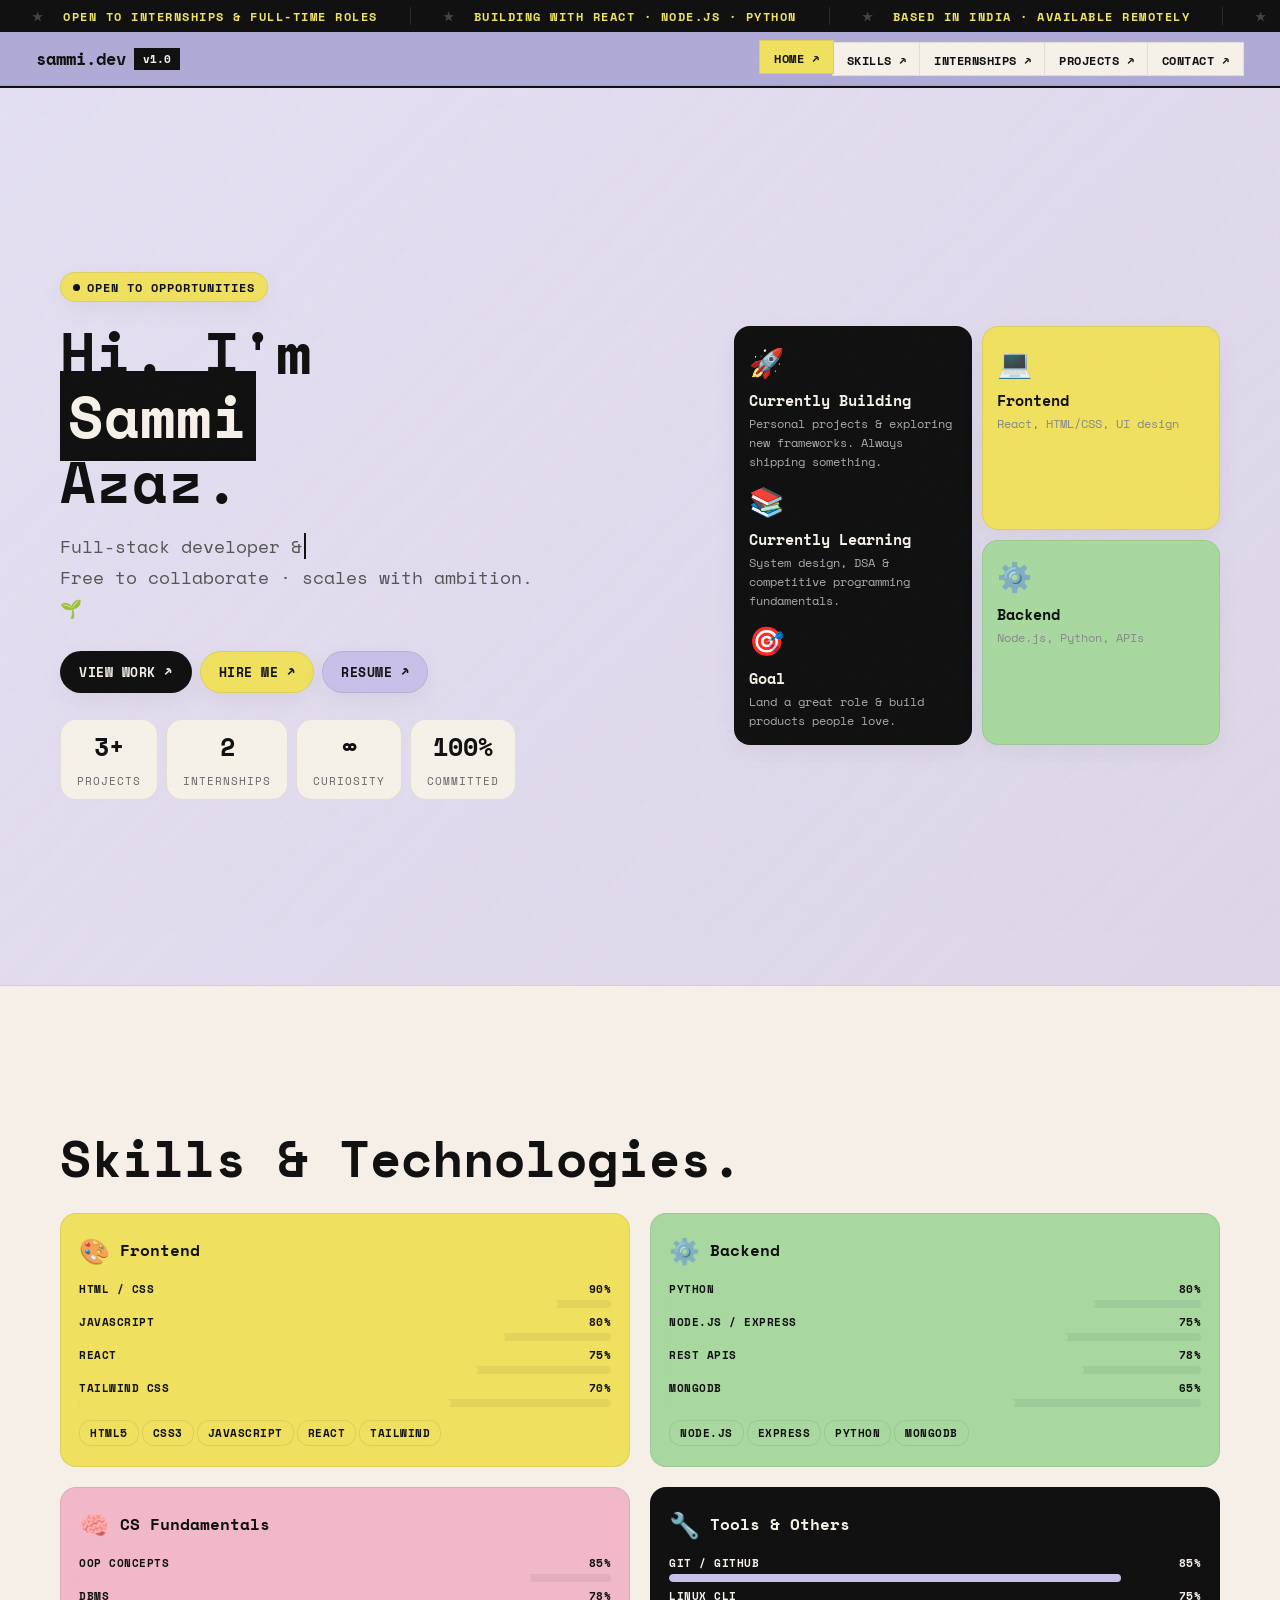
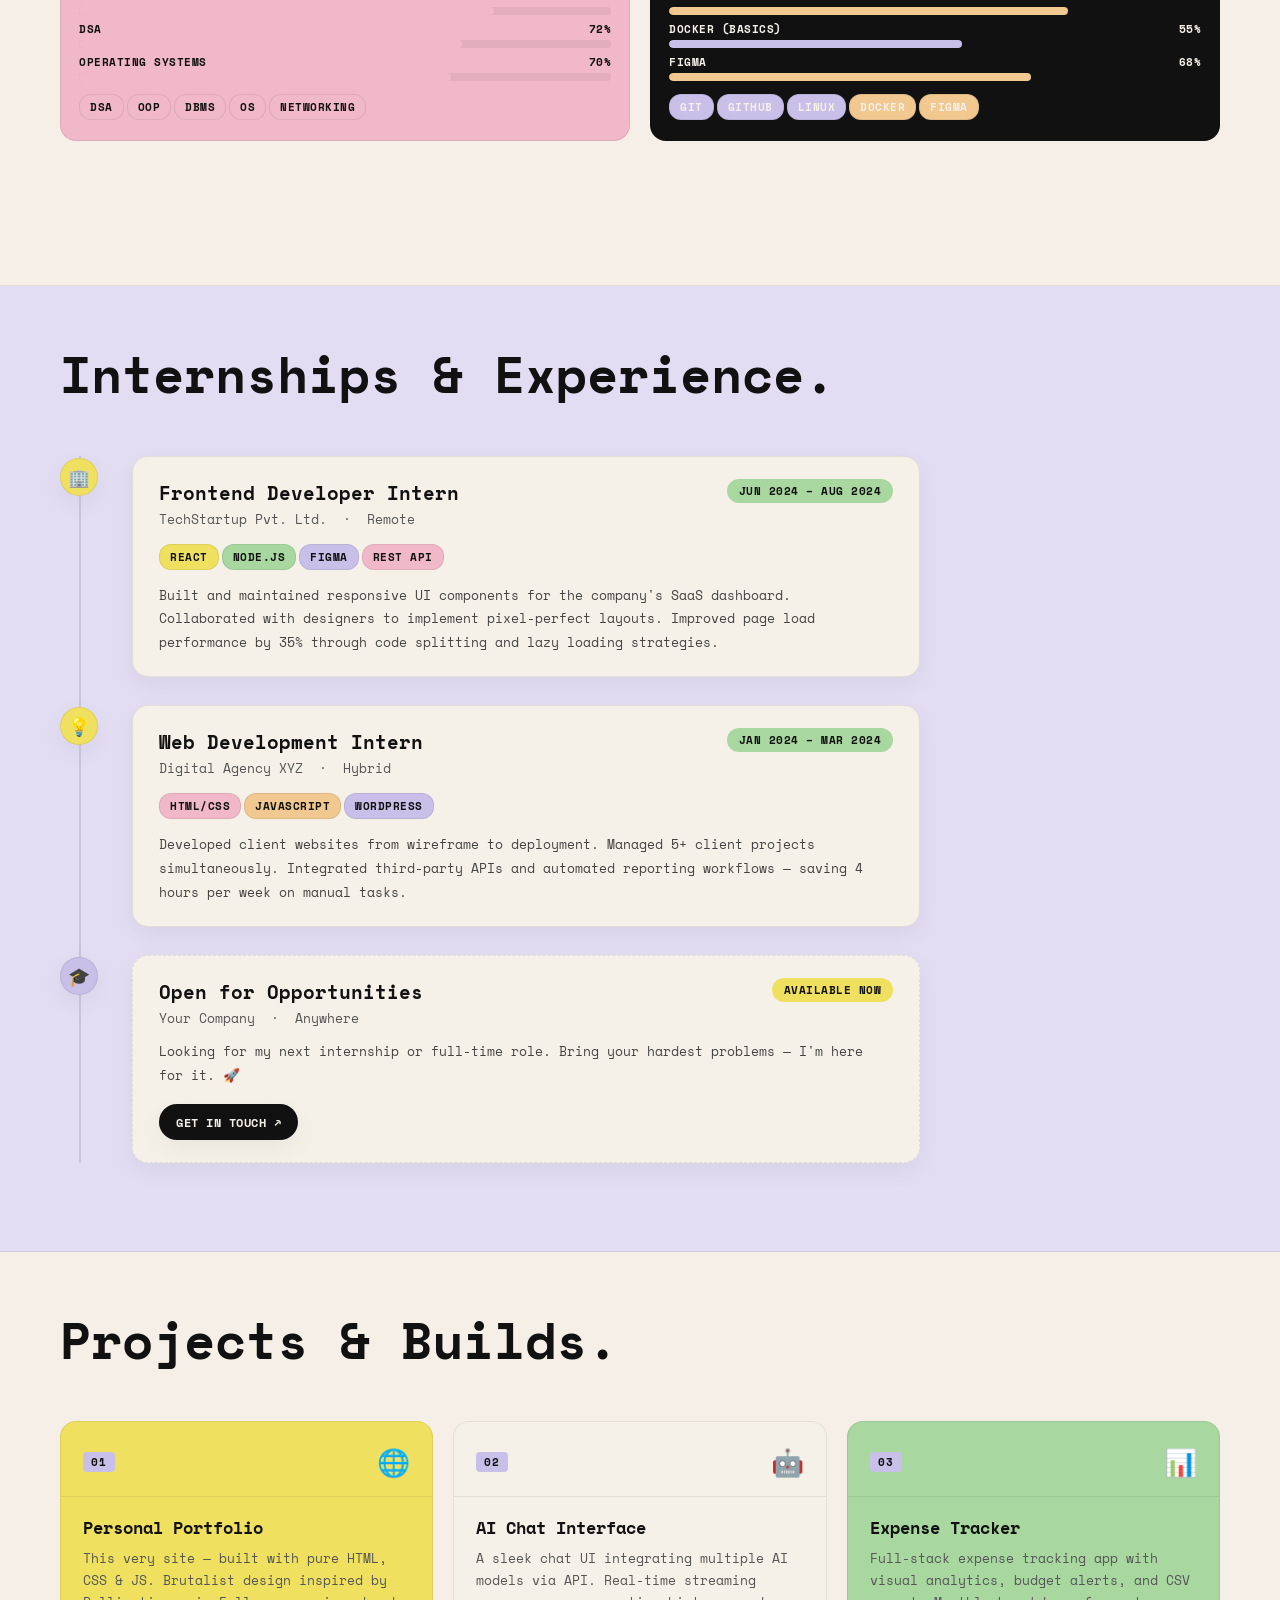
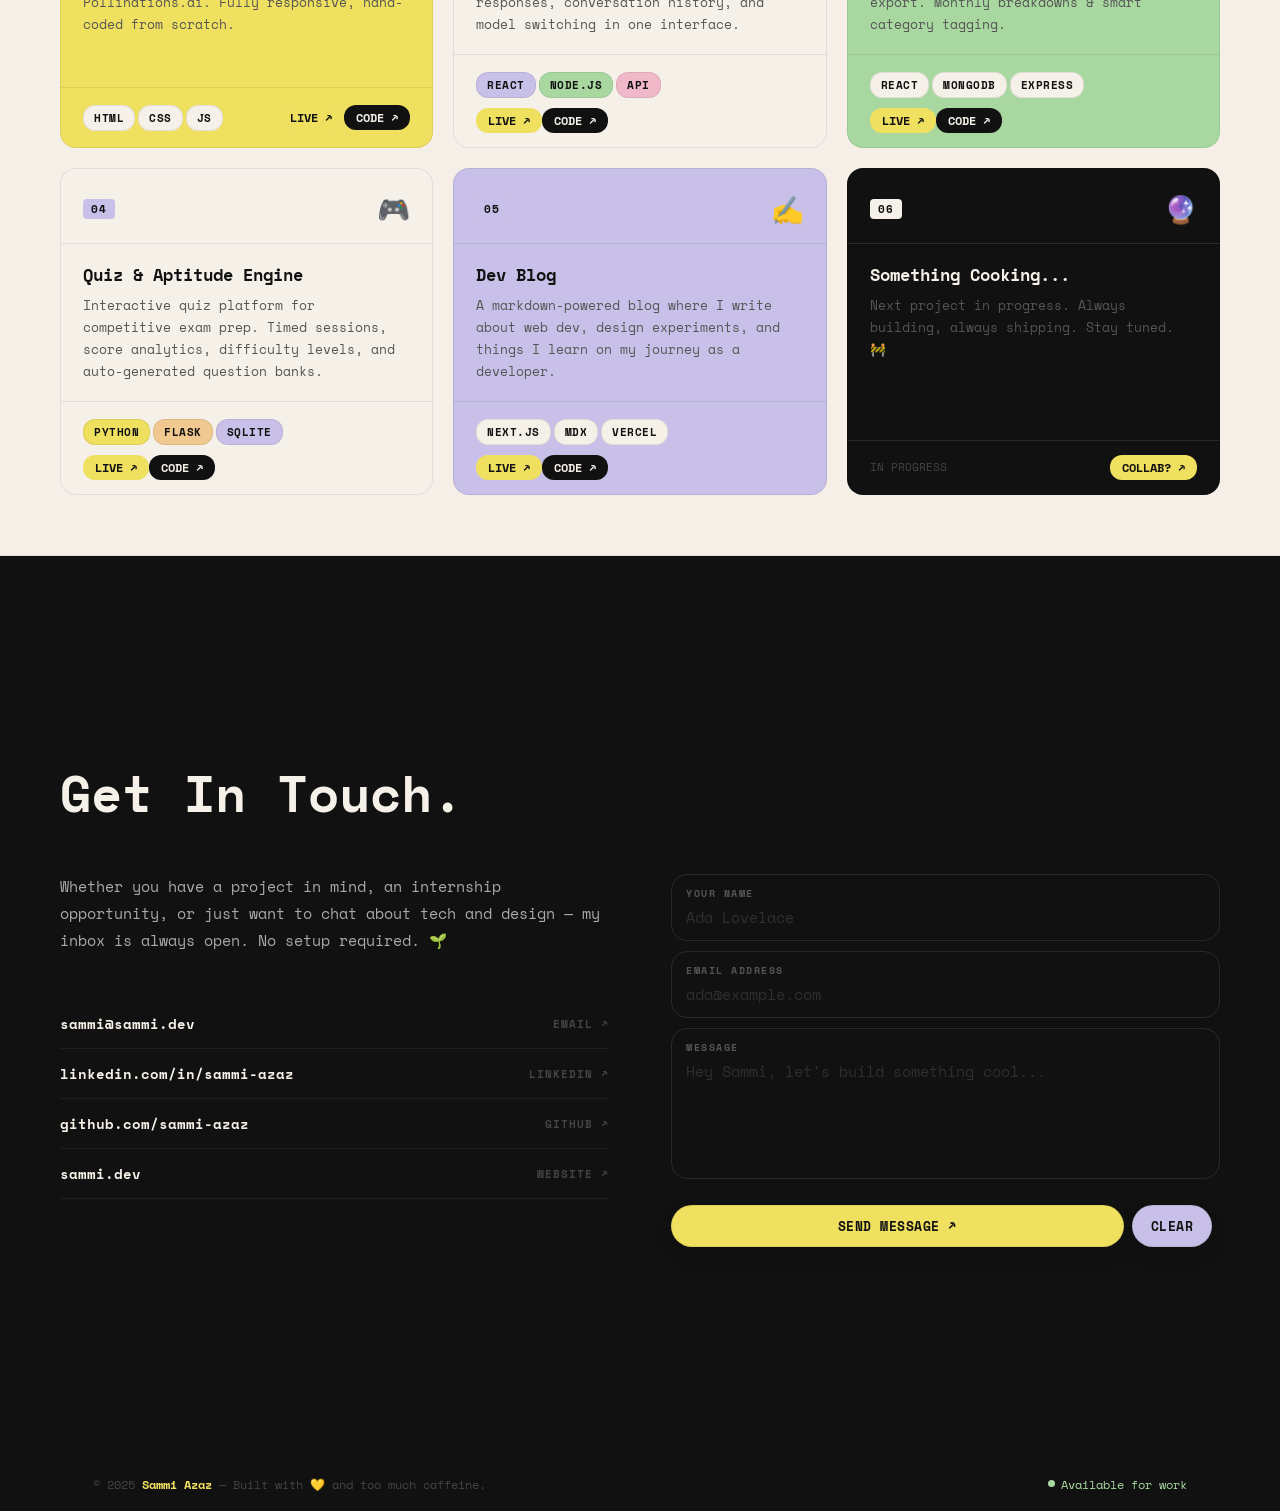
==== new.html @ 6db7ca9c "new version" ====
<!DOCTYPE html>
<html lang="en">

<head>
  <meta charset="UTF-8">
  <meta name="viewport" content="width=device-width, initial-scale=1.0">
  <title>Sammi Azaz — Portfolio</title>
  <link
    href="https://fonts.googleapis.com/css2?family=Space+Mono:ital,wght@0,400;0,700;1,400&family=Press+Start+2P&display=swap"
    rel="stylesheet">
  <style>
    :root {
      --cream: #f5f0e8;
      --lav: #c8c0e8;
      --lav2: #ddd8f5;
      --yellow: #f0e060;
      --green: #a8d8a0;
      --pink: #f0b8c8;
      --orange: #f0c890;
      --black: #111111;
      --border: 1px solid rgba(0, 0, 0, 0.08);
      /* thin border */
      --sh: 0 8px 24px rgba(0, 0, 0, 0.05);
      /* soft shadow */
      --sh-lg: 0 16px 40px rgba(0, 0, 0, 0.12);
      --rad: 16px;
      /* rounded corners */
    }

    *,
    *::before,
    *::after {
      margin: 0;
      padding: 0;
      box-sizing: border-box;
    }

    html {
      scroll-behavior: smooth;
      font-size: 111%;
      scroll-snap-type: y mandatory;
      scroll-padding-top: 54px;
    }

    body {
      font-family: 'Space Mono', monospace;
      background: var(--cream);
      color: var(--black);
      overflow-x: hidden;
    }

    body::after {
      content: '';
      position: fixed;
      inset: 0;
      pointer-events: none;
      z-index: 9998;
      background-image: url("data:image/svg+xml,%3Csvg viewBox='0 0 256 256' xmlns='http://www.w3.org/2000/svg'%3E%3Cfilter id='n'%3E%3CfeTurbulence type='fractalNoise' baseFrequency='0.85' numOctaves='4' stitchTiles='stitch'/%3E%3C/filter%3E%3Crect width='100%25' height='100%25' filter='url(%23n)' opacity='0.025'/%3E%3C/svg%3E");
      opacity: .4;
    }

    /* TICKER */
    .ticker {
      background: var(--black);
      color: var(--yellow);
      border-bottom: var(--border);
      overflow: hidden;
      height: 32px;
      display: flex;
      align-items: center;
      position: relative;
      z-index: 1;
    }

    .ticker-track {
      display: flex;
      animation: ticker 32s linear infinite;
      white-space: nowrap;
    }

    .ticker-item {
      font-size: .68rem;
      font-weight: 700;
      text-transform: uppercase;
      letter-spacing: 1.5px;
      padding: 0 32px;
      border-right: 1px solid #2a2a2a;
      flex-shrink: 0;
    }

    .ticker-item span {
      color: #444;
      margin-right: 10px;
    }

    @keyframes ticker {
      0% {
        transform: translateX(0)
      }

      100% {
        transform: translateX(-50%)
      }
    }

    /* NAVBAR */
    nav {
      position: sticky;
      top: 0;
      z-index: 200;
      background: #b0aad6;
      border-bottom: var(--border);
      padding: 0 2rem;
      display: flex;
      align-items: center;
      justify-content: space-between;
      height: 54px;
      box-shadow: 0 2px 0 #111;
    }

    .nav-logo {
      font-weight: 700;
      font-size: .98rem;
      display: flex;
      align-items: center;
      gap: 8px;
    }

    .nav-logo .badge {
      background: var(--black);
      color: var(--cream);
      padding: 2px 8px;
      font-size: .62rem;
      border: var(--border);
    }

    .nav-links {
      display: flex;
      list-style: none;
    }

    .nav-links a {
      display: block;
      padding: 0 14px;
      height: 34px;
      line-height: 34px;
      font-size: .68rem;
      font-weight: 700;
      text-transform: uppercase;
      letter-spacing: .5px;
      text-decoration: none;
      color: var(--black);
      border: var(--border);
      margin-left: -2.5px;
      background: var(--cream);
      transition: background .12s, transform .12s;
      position: relative;
    }

    .nav-links a:hover,
    .nav-links a.active {
      background: var(--yellow);
      transform: translateY(-2px);
      z-index: 1;
    }

    .hamburger {
      display: none;
      flex-direction: column;
      gap: 5px;
      cursor: pointer;
      padding: 6px;
      border: var(--border);
      background: var(--cream);
    }

    .hamburger span {
      display: block;
      width: 22px;
      height: 2.5px;
      background: var(--black);
      transition: transform .2s, opacity .2s;
    }

    .hamburger.open span:nth-child(1) {
      transform: translateY(7.5px) rotate(45deg)
    }

    .hamburger.open span:nth-child(2) {
      opacity: 0
    }

    .hamburger.open span:nth-child(3) {
      transform: translateY(-7.5px) rotate(-45deg)
    }

    .mobile-menu {
      display: none;
      position: fixed;
      top: 86px;
      left: 0;
      right: 0;
      background: var(--lav);
      border-bottom: var(--border);
      z-index: 199;
      flex-direction: column;
    }

    .mobile-menu.open {
      display: flex;
    }

    .mobile-menu a {
      padding: 16px 2rem;
      font-size: .8rem;
      font-weight: 700;
      text-transform: uppercase;
      letter-spacing: 1px;
      text-decoration: none;
      color: var(--black);
      border-bottom: 1px solid #bbb8d8;
      transition: background .12s, padding-left .12s;
    }

    .mobile-menu a:hover {
      background: var(--yellow);
      padding-left: 2.5rem;
    }

    /* SECTIONS */
    section {
      padding: 20px 20px;
      position: relative;
      z-index: 1;
      min-height: 100vh;
      scroll-snap-align: start;
      display: flex;
      flex-direction: column;
      justify-content: center;
    }

    .section-inner {
      max-width: 1250px;
      margin: 0 auto;
      padding: 40px;
      width: 100%;
    }

    .section-label {
      font-family: 'Press Start 2P', cursive;
      font-size: .6rem;
      font-weight: 400;
      text-transform: uppercase;
      letter-spacing: 0.5px;
      color: var(--black);
      margin-bottom: 0.8rem;
      display: flex;
      align-items: center;
      gap: 12px;
    }

    .section-label::before {
      content: '|';
      font-size: .7rem;
      color: var(--black);
      transform: translateY(-1px);
    }

    h2.section-title {
      font-size: clamp(1.9rem, 4vw, 3rem);
      font-weight: 700;
      line-height: 1.1;
      margin-bottom: 3rem;
    }

    /* HOME */
    #home {
      background: linear-gradient(135deg, rgba(221, 216, 245, 0.72) 0%, rgba(200, 192, 232, 0.55) 100%);
      padding-top: 20px;
      padding-bottom: 20px;
      backdrop-filter: blur(2px);
      border-bottom: var(--border);
    }

    #home .section-inner {
      display: grid;
      grid-template-columns: 55% 1fr;
      gap: 2rem;
      align-items: center;
      padding: 0 40px;
    }

    .hero-badge {
      display: inline-flex;
      align-items: center;
      gap: 7px;
      background: var(--yellow);
      border: var(--border);
      border-radius: 30px;
      box-shadow: var(--sh);
      font-size: .68rem;
      font-weight: 700;
      padding: 5px 12px;
      text-transform: uppercase;
      letter-spacing: 1px;
      margin-bottom: 1rem;
    }

    .badge-dot {
      width: 7px;
      height: 7px;
      border-radius: 50%;
      background: var(--black);
      animation: pulse 2s ease-in-out infinite;
    }

    h1 {
      font-size: clamp(2rem, 4.5vw, 3.6rem);
      font-weight: 700;
      line-height: 1.12;
      margin-bottom: .4rem;
    }

    h1 .hl {
      background: var(--black);
      color: var(--cream);
      padding: 2px 8px;
    }

    .typewriter-wrap {
      font-size: clamp(.8rem, 1.5vw, 1rem);
      color: #555;
      margin: 1rem 0 1.5rem;
      line-height: 1.75;
      max-width: 480px;
    }

    .typewriter-wrap strong {
      color: var(--black);
    }

    #tw {
      border-right: 2px solid var(--black);
      padding-right: 2px;
      animation: blink .8s step-end infinite;
    }

    @keyframes blink {

      0%,
      100% {
        border-color: var(--black)
      }

      50% {
        border-color: transparent
      }
    }

    .hero-btns {
      display: flex;
      flex-wrap: wrap;
      gap: 0;
      margin-bottom: 1.5rem;
    }

    .btn {
      display: inline-flex;
      align-items: center;
      gap: 6px;
      padding: 10px 18px;
      font-family: 'Space Mono', monospace;
      font-size: .75rem;
      font-weight: 700;
      text-transform: uppercase;
      letter-spacing: .5px;
      text-decoration: none;
      border: var(--border);
      border-radius: 30px;
      cursor: pointer;
      margin-right: 8px;
      box-shadow: var(--sh);
      transition: transform .3s, box-shadow .3s, background .3s;
    }

    .btn:hover {
      transform: translate(-2px, -2px);
      box-shadow: var(--sh-lg)
    }

    .btn:active {
      transform: translate(2px, 2px);
      box-shadow: none
    }

    .btn-black {
      background: var(--black);
      color: var(--cream)
    }

    .btn-yellow {
      background: var(--yellow);
      color: var(--black)
    }

    .btn-lav {
      background: var(--lav);
      color: var(--black)
    }

    .btn-green {
      background: var(--green);
      color: var(--black)
    }

    .hero-stats {
      display: flex;
      gap: 0;
      flex-wrap: wrap;
    }

    .stat {
      border: var(--border);
      border-radius: var(--rad);
      margin-right: 8px;
      padding: 8px 16px;
      text-align: center;
      background: var(--cream);
    }

    .stat strong {
      display: block;
      font-size: 1.4rem;
      font-weight: 700;
    }

    .stat span {
      font-size: .6rem;
      color: #666;
      text-transform: uppercase;
      letter-spacing: 1px;
    }

    .hero-right {
      display: grid;
      grid-template-columns: 1fr 1fr;
      grid-template-rows: auto auto;
      gap: 10px;
    }

    .hcard {
      border: var(--border);
      border-radius: var(--rad);
      box-shadow: var(--sh);
      padding: 14px;
      background: var(--cream);
      transition: transform .3s, box-shadow .3s;
    }

    .hcard:hover {
      transform: translateY(-4px);
      box-shadow: var(--sh-lg)
    }

    .hcard.tall {
      grid-row: span 2;
      background: var(--black);
      color: var(--cream)
    }

    .hcard-icon {
      font-size: 1.6rem;
      margin-bottom: 6px
    }

    .hcard h3 {
      font-size: .85rem;
      font-weight: 700;
      margin-bottom: 3px
    }

    .hcard p {
      font-size: .7rem;
      color: #888;
      line-height: 1.5
    }

    .hcard.tall p {
      color: #aaa;
      margin-bottom: 10px
    }

    .hcard.tall h3 {
      color: var(--cream)
    }

    /* SKILLS */
    #skills {
      background: rgba(245, 240, 232, 0.88);
      border-bottom: var(--border);
      padding-top: 20px;
      padding-bottom: 20px;
    }

    #skills .section-inner {
      padding: 10px 40px;
    }

    #skills .section-title {
      margin-bottom: 1.5rem;
    }

    .skills-outer {
      display: grid;
      grid-template-columns: 1fr 1fr;
      gap: 20px
    }

    .skill-cat {
      border: var(--border);
      border-radius: var(--rad);
      padding: 18px;
      transition: background .3s, transform .3s, box-shadow .3s;
      position: relative
    }

    .skill-cat:nth-child(1) {
      background: var(--yellow);
    }

    .skill-cat:nth-child(2) {
      background: var(--green);
    }

    .skill-cat:nth-child(3) {
      background: var(--pink);
    }

    .skill-cat:hover {
      background: #fff;
      transform: translateY(-4px);
      box-shadow: var(--sh-lg);
      z-index: 5
    }

    .skill-cat-head {
      display: flex;
      align-items: center;
      gap: 10px;
      margin-bottom: 12px
    }

    .skill-cat-head .icon {
      font-size: 1.4rem
    }

    .skill-cat-head h3 {
      font-size: .92rem;
      font-weight: 700
    }

    .skill-bar-list {
      display: flex;
      flex-direction: column;
      gap: 6px
    }

    .skill-bar-top {
      display: flex;
      justify-content: space-between;
      font-size: .62rem;
      font-weight: 700;
      margin-bottom: 3px;
      text-transform: uppercase;
      letter-spacing: .5px
    }

    .skill-bar-track {
      height: 8px;
      border-radius: 6px;
      background: rgba(0, 0, 0, 0.06);
      position: relative;
      overflow: hidden
    }

    .skill-bar-fill {
      position: absolute;
      left: 0;
      top: 0;
      bottom: 0;
      width: 0;
      border-radius: 6px;
      transition: width 1.2s cubic-bezier(.4, 0, .2, 1)
    }

    .skill-bar-fill.animated {
      width: var(--w)
    }

    .fill-y {
      background: var(--yellow)
    }

    .fill-g {
      background: var(--green)
    }

    .fill-p {
      background: var(--pink)
    }

    .fill-l {
      background: var(--lav)
    }

    .fill-o {
      background: var(--orange)
    }

    .tag {
      display: inline-block;
      font-size: .62rem;
      font-weight: 700;
      padding: 4px 10px;
      border-radius: 12px;
      border: var(--border);
      text-transform: uppercase;
      letter-spacing: .5px;
      background: var(--cream);
      margin: 2px 3px 2px 0
    }

    .tag.y {
      background: var(--yellow)
    }

    .tag.g {
      background: var(--green)
    }

    .tag.p {
      background: var(--pink)
    }

    .tag.l {
      background: var(--lav)
    }

    .tag.o {
      background: var(--orange)
    }

    /* INTERNSHIPS */
    #internships {
      background: rgba(221, 216, 245, 0.78);
      border-bottom: var(--border);
    }

    .timeline {
      position: relative;
      max-width: 860px
    }

    .timeline::before {
      content: '';
      position: absolute;
      left: 19px;
      top: 0;
      bottom: 0;
      width: 2px;
      background: rgba(0, 0, 0, 0.1)
    }

    .tl-item {
      display: grid;
      grid-template-columns: 52px 1fr;
      gap: 20px;
      margin-bottom: 28px
    }

    .tl-dot {
      width: 38px;
      height: 38px;
      border-radius: 50%;
      border: var(--border);
      background: var(--yellow);
      box-shadow: var(--sh);
      display: flex;
      align-items: center;
      justify-content: center;
      font-size: 1rem;
      position: relative;
      z-index: 1;
      flex-shrink: 0;
      margin-top: 2px;
      transition: background .3s, transform .3s
    }

    .tl-item:hover .tl-dot {
      background: var(--lav);
      transform: scale(1.1)
    }

    .intern-card {
      border: var(--border);
      border-radius: var(--rad);
      box-shadow: var(--sh);
      background: var(--cream);
      padding: 22px 26px;
      transition: transform .3s, box-shadow .3s
    }

    .intern-card:hover {
      transform: translateY(-4px);
      box-shadow: var(--sh-lg)
    }

    .intern-head {
      display: flex;
      justify-content: space-between;
      align-items: flex-start;
      flex-wrap: wrap;
      gap: 10px;
      margin-bottom: 12px
    }

    .intern-role {
      font-size: 1.05rem;
      font-weight: 700
    }

    .intern-co {
      font-size: .75rem;
      color: #555;
      margin-top: 2px
    }

    .intern-date {
      font-size: .62rem;
      font-weight: 700;
      padding: 4px 12px;
      border-radius: 20px;
      background: var(--green);
      text-transform: uppercase;
      letter-spacing: .5px;
      white-space: nowrap
    }

    .intern-desc {
      font-size: .76rem;
      color: #444;
      line-height: 1.75;
      margin-top: 12px
    }

    .intern-card.open {
      border-style: dashed
    }

    /* PROJECTS */
    #projects {
      background: rgba(245, 240, 232, 0.88);
      border-bottom: var(--border);
    }

    .proj-grid {
      display: grid;
      grid-template-columns: repeat(3, 1fr);
      gap: 20px
    }

    .proj-card {
      border: var(--border);
      border-radius: var(--rad);
      display: flex;
      flex-direction: column;
      background: var(--cream);
      transition: transform .3s, box-shadow .3s, z-index .3s;
      position: relative;
      overflow: hidden
    }

    .proj-card:hover {
      transform: translateY(-6px);
      box-shadow: var(--sh-lg);
      z-index: 5
    }

    .proj-top {
      padding: 20px 22px 14px;
      border-bottom: var(--border);
      display: flex;
      justify-content: space-between;
      align-items: center
    }

    .proj-num {
      font-size: .62rem;
      font-weight: 700;
      border-radius: 4px;
      background: var(--lav);
      color: var(--black);
      padding: 2px 8px;
      letter-spacing: 1px
    }

    .proj-emoji {
      font-size: 1.5rem
    }

    .proj-body {
      padding: 18px 22px;
      flex: 1
    }

    .proj-title {
      font-size: .97rem;
      font-weight: 700;
      margin-bottom: 8px
    }

    .proj-desc {
      font-size: .72rem;
      color: #555;
      line-height: 1.72
    }

    .proj-foot {
      padding: 14px 22px;
      border-top: var(--border);
      display: flex;
      justify-content: space-between;
      align-items: center;
      gap: 8px;
      flex-wrap: wrap
    }

    .proj-link {
      font-size: .66rem;
      font-weight: 700;
      text-decoration: none;
      color: var(--black);
      border-radius: 12px;
      padding: 4px 12px;
      background: var(--yellow);
      display: inline-flex;
      align-items: center;
      gap: 4px;
      transition: transform .3s, box-shadow .3s
    }

    .proj-link:hover {
      transform: translateY(-2px);
      box-shadow: var(--sh)
    }

    .proj-link.gh {
      background: var(--black);
      color: var(--cream)
    }

    /* CONTACT */
    #contact {
      background: var(--black);
      color: var(--cream)
    }

    #contact .section-label {
      color: #555
    }

    #contact .section-label::before {
      color: var(--yellow)
    }

    #contact h2 {
      color: var(--cream)
    }

    .contact-grid {
      display: grid;
      grid-template-columns: 1fr 1fr;
      gap: 3.5rem;
      align-items: start
    }

    .contact-intro {
      font-size: .82rem;
      color: #aaa;
      line-height: 1.85;
      margin-bottom: 2.5rem
    }

    .contact-links {
      display: flex;
      flex-direction: column
    }

    .clink {
      display: flex;
      align-items: center;
      justify-content: space-between;
      padding: 14px 0;
      border-bottom: 1px solid #1f1f1f;
      text-decoration: none;
      color: var(--cream);
      font-size: .8rem;
      font-weight: 700;
      transition: color .12s, padding-left .12s, border-color .12s
    }

    .clink:hover {
      color: var(--yellow);
      padding-left: 10px;
      border-bottom-color: #444
    }

    .clink-label {
      font-size: .6rem;
      color: #444;
      text-transform: uppercase;
      letter-spacing: 1px
    }

    .form {
      display: flex;
      flex-direction: column
    }

    .ff {
      display: flex;
      flex-direction: column;
      border: 1px solid rgba(255, 255, 255, 0.1);
      border-radius: var(--rad);
      margin-bottom: 10px;
      transition: border-color .3s
    }

    .ff:focus-within {
      border-color: var(--lav);
      z-index: 1;
      position: relative
    }

    .ff label {
      font-size: .58rem;
      font-weight: 700;
      text-transform: uppercase;
      letter-spacing: 1.5px;
      color: #555;
      padding: 10px 14px 3px
    }

    .ff input,
    .ff textarea {
      background: transparent;
      border: none;
      outline: none;
      color: var(--cream);
      font-family: 'Space Mono', monospace;
      font-size: .82rem;
      padding: 3px 14px 12px;
      resize: none
    }

    .ff input::placeholder,
    .ff textarea::placeholder {
      color: #2f2f2f
    }

    .form-row {
      display: flex;
      gap: 0;
      margin-top: 16px
    }

    /* FOOTER */
    footer {
      background: var(--black);
      border-top: var(--border);
      padding: 18px 3rem;
      display: flex;
      justify-content: space-between;
      align-items: center;
      flex-wrap: wrap;
      gap: 10px
    }

    footer p {
      font-size: .68rem;
      color: #444
    }

    footer p strong {
      color: var(--yellow)
    }

    .f-status {
      display: flex;
      align-items: center;
      gap: 6px;
      font-size: .68rem;
      color: var(--green)
    }

    .status-dot {
      width: 7px;
      height: 7px;
      border-radius: 50%;
      background: var(--green);
      animation: pulse 2s ease-in-out infinite
    }

    @keyframes pulse {

      0%,
      100% {
        opacity: 1
      }

      50% {
        opacity: .25
      }
    }

    /* SCROLL TOP */
    #stt {
      position: fixed;
      bottom: 28px;
      right: 28px;
      width: 42px;
      height: 42px;
      background: var(--black);
      color: var(--cream);
      border: var(--border);
      box-shadow: var(--sh);
      font-family: 'Space Mono', monospace;
      font-size: 1.1rem;
      cursor: pointer;
      display: flex;
      align-items: center;
      justify-content: center;
      opacity: 0;
      pointer-events: none;
      transition: opacity .2s, transform .12s, box-shadow .12s;
      z-index: 999
    }

    #stt.show {
      opacity: 1;
      pointer-events: auto
    }

    #stt:hover {
      transform: translate(-2px, -2px);
      box-shadow: var(--sh-lg)
    }

    /* FADE IN */
    .fi {
      opacity: 0;
      transform: translateY(22px);
      transition: opacity .55s ease, transform .55s ease
    }

    .fi.v {
      opacity: 1;
      transform: translateY(0)
    }

    /* RESPONSIVE */
    @media(max-width:900px) {
      .proj-grid {
        grid-template-columns: 1fr 1fr
      }

      .skills-outer {
        grid-template-columns: 1fr
      }
    }

    @media(max-width:700px) {
      #home .section-inner {
        grid-template-columns: 1fr;
        padding: 28px 20px
      }

      .hero-right {
        display: none
      }

      .proj-grid {
        grid-template-columns: 1fr
      }

      .contact-grid {
        grid-template-columns: 1fr
      }

      section {
        padding: 40px 12px
      }

      .section-inner {
        padding: 24px 20px
      }

      nav {
        padding: 0 1rem
      }

      .nav-links {
        display: none
      }

      .hamburger {
        display: flex
      }

      footer {
        padding: 16px 12px
      }
    }
  </style>
</head>

<body>

  <!-- TICKER -->
  <div class="ticker">
    <div class="ticker-track">
      <div class="ticker-item"><span>★</span> Open to internships &amp; full-time roles</div>
      <div class="ticker-item"><span>★</span> Building with React · Node.js · Python</div>
      <div class="ticker-item"><span>★</span> Based in India · Available remotely</div>
      <div class="ticker-item"><span>★</span> sammi.dev · Full-stack developer</div>
      <div class="ticker-item"><span>★</span> Competitive prep · DSA · System Design</div>
      <div class="ticker-item"><span>★</span> Open to internships &amp; full-time roles</div>
      <div class="ticker-item"><span>★</span> Building with React · Node.js · Python</div>
      <div class="ticker-item"><span>★</span> Based in India · Available remotely</div>
      <div class="ticker-item"><span>★</span> sammi.dev · Full-stack developer</div>
      <div class="ticker-item"><span>★</span> Competitive prep · DSA · System Design</div>
    </div>
  </div>

  <!-- NAV -->
  <nav>
    <div class="nav-logo">sammi.dev <span class="badge">v1.0</span></div>
    <ul class="nav-links">
      <li><a href="#home" class="active">HOME ↗</a></li>
      <li><a href="#skills">SKILLS ↗</a></li>
      <li><a href="#internships">INTERNSHIPS ↗</a></li>
      <li><a href="#projects">PROJECTS ↗</a></li>
      <li><a href="#contact">CONTACT ↗</a></li>
    </ul>
    <div class="hamburger" id="ham"><span></span><span></span><span></span></div>
  </nav>
  <div class="mobile-menu" id="mob">
    <a href="#home">HOME ↗</a><a href="#skills">SKILLS ↗</a>
    <a href="#internships">INTERNSHIPS ↗</a><a href="#projects">PROJECTS ↗</a>
    <a href="#contact">CONTACT ↗</a>
  </div>

  <!-- ═══ HOME ═══ -->
  <section id="home">
    <div class="section-inner">
      <div class="fi">
        <div class="hero-badge">
          <div class="badge-dot"></div> Open to opportunities
        </div>
        <h1>Hi, I'm<br><span class="hl">Sammi</span><br>Azaz.</h1>
        <div class="typewriter-wrap">
          <span id="tw"></span><br>
          Free to collaborate · scales with ambition. 🌱
        </div>
        <div class="hero-btns">
          <a href="#projects" class="btn btn-black">VIEW WORK ↗</a>
          <a href="#contact" class="btn btn-yellow">HIRE ME ↗</a>
          <a href="#" class="btn btn-lav">RESUME ↗</a>
        </div>
        <div class="hero-stats">
          <div class="stat"><strong>3+</strong><span>Projects</span></div>
          <div class="stat"><strong>2</strong><span>Internships</span></div>
          <div class="stat"><strong>∞</strong><span>Curiosity</span></div>
          <div class="stat"><strong>100%</strong><span>Committed</span></div>
        </div>
      </div>
      <div class="hero-right fi">
        <div class="hcard tall">
          <div class="hcard-icon">🚀</div>
          <h3>Currently Building</h3>
          <p>Personal projects &amp; exploring new frameworks. Always shipping something.</p>

          <div class="hcard-icon" style="margin-top:6px">📚</div>
          <h3>Currently Learning</h3>
          <p>System design, DSA &amp; competitive programming fundamentals.</p>

          <div class="hcard-icon" style="margin-top:6px">🎯</div>
          <h3>Goal</h3>
          <p style="margin-bottom:0">Land a great role &amp; build products people love.</p>
        </div>
        <div class="hcard" style="background:var(--yellow)">
          <div class="hcard-icon">💻</div>
          <h3>Frontend</h3>
          <p>React, HTML/CSS, UI design</p>
        </div>
        <div class="hcard" style="background:var(--green)">
          <div class="hcard-icon">⚙️</div>
          <h3>Backend</h3>
          <p>Node.js, Python, APIs</p>
        </div>
      </div>
    </div>
  </section>

  <!-- ═══ SKILLS ═══ -->
  <section id="skills">
    <div class="section-inner">
      <h2 class="section-title">Skills & Technologies.</h2>
      <div class="skills-outer">

        <div class="skill-cat fi">
          <div class="skill-cat-head"><span class="icon">🎨</span>
            <h3>Frontend</h3>
          </div>
          <div class="skill-bar-list">
            <div>
              <div class="skill-bar-top"><span>HTML / CSS</span><span>90%</span></div>
              <div class="skill-bar-track">
                <div class="skill-bar-fill fill-y" style="--w:90%"></div>
              </div>
            </div>
            <div>
              <div class="skill-bar-top"><span>JavaScript</span><span>80%</span></div>
              <div class="skill-bar-track">
                <div class="skill-bar-fill fill-y" style="--w:80%"></div>
              </div>
            </div>
            <div>
              <div class="skill-bar-top"><span>React</span><span>75%</span></div>
              <div class="skill-bar-track">
                <div class="skill-bar-fill fill-y" style="--w:75%"></div>
              </div>
            </div>
            <div>
              <div class="skill-bar-top"><span>Tailwind CSS</span><span>70%</span></div>
              <div class="skill-bar-track">
                <div class="skill-bar-fill fill-y" style="--w:70%"></div>
              </div>
            </div>
          </div>
          <div style="margin-top:10px"><span class="tag y">HTML5</span><span class="tag y">CSS3</span><span
              class="tag y">JavaScript</span><span class="tag y">React</span><span class="tag y">Tailwind</span></div>
        </div>

        <div class="skill-cat fi">
          <div class="skill-cat-head"><span class="icon">⚙️</span>
            <h3>Backend</h3>
          </div>
          <div class="skill-bar-list">
            <div>
              <div class="skill-bar-top"><span>Python</span><span>80%</span></div>
              <div class="skill-bar-track">
                <div class="skill-bar-fill fill-g" style="--w:80%"></div>
              </div>
            </div>
            <div>
              <div class="skill-bar-top"><span>Node.js / Express</span><span>75%</span></div>
              <div class="skill-bar-track">
                <div class="skill-bar-fill fill-g" style="--w:75%"></div>
              </div>
            </div>
            <div>
              <div class="skill-bar-top"><span>REST APIs</span><span>78%</span></div>
              <div class="skill-bar-track">
                <div class="skill-bar-fill fill-g" style="--w:78%"></div>
              </div>
            </div>
            <div>
              <div class="skill-bar-top"><span>MongoDB</span><span>65%</span></div>
              <div class="skill-bar-track">
                <div class="skill-bar-fill fill-g" style="--w:65%"></div>
              </div>
            </div>
          </div>
          <div style="margin-top:10px"><span class="tag g">Node.js</span><span class="tag g">Express</span><span
              class="tag g">Python</span><span class="tag g">MongoDB</span></div>
        </div>

        <div class="skill-cat fi">
          <div class="skill-cat-head"><span class="icon">🧠</span>
            <h3>CS Fundamentals</h3>
          </div>
          <div class="skill-bar-list">
            <div>
              <div class="skill-bar-top"><span>OOP Concepts</span><span>85%</span></div>
              <div class="skill-bar-track">
                <div class="skill-bar-fill fill-p" style="--w:85%"></div>
              </div>
            </div>
            <div>
              <div class="skill-bar-top"><span>DBMS</span><span>78%</span></div>
              <div class="skill-bar-track">
                <div class="skill-bar-fill fill-p" style="--w:78%"></div>
              </div>
            </div>
            <div>
              <div class="skill-bar-top"><span>DSA</span><span>72%</span></div>
              <div class="skill-bar-track">
                <div class="skill-bar-fill fill-p" style="--w:72%"></div>
              </div>
            </div>
            <div>
              <div class="skill-bar-top"><span>Operating Systems</span><span>70%</span></div>
              <div class="skill-bar-track">
                <div class="skill-bar-fill fill-p" style="--w:70%"></div>
              </div>
            </div>
          </div>
          <div style="margin-top:10px"><span class="tag p">DSA</span><span class="tag p">OOP</span><span
              class="tag p">DBMS</span><span class="tag p">OS</span><span class="tag p">Networking</span></div>
        </div>

        <div class="skill-cat fi" style="background:var(--black);color:var(--cream)">
          <div class="skill-cat-head"><span class="icon">🔧</span>
            <h3 style="color:var(--cream)">Tools &amp; Others</h3>
          </div>
          <div class="skill-bar-list">
            <div>
              <div class="skill-bar-top"><span>Git / GitHub</span><span>85%</span></div>
              <div class="skill-bar-track" style="background:var(--black);border-color:#333">
                <div class="skill-bar-fill fill-l" style="--w:85%"></div>
              </div>
            </div>
            <div>
              <div class="skill-bar-top"><span>Linux CLI</span><span>75%</span></div>
              <div class="skill-bar-track" style="background:var(--black);border-color:#333">
                <div class="skill-bar-fill fill-o" style="--w:75%"></div>
              </div>
            </div>
            <div>
              <div class="skill-bar-top"><span>Docker (basics)</span><span>55%</span></div>
              <div class="skill-bar-track" style="background:var(--black);border-color:#333">
                <div class="skill-bar-fill fill-l" style="--w:55%"></div>
              </div>
            </div>
            <div>
              <div class="skill-bar-top"><span>Figma</span><span>68%</span></div>
              <div class="skill-bar-track" style="background:var(--black);border-color:#333">
                <div class="skill-bar-fill fill-o" style="--w:68%"></div>
              </div>
            </div>
          </div>
          <div style="margin-top:10px"><span class="tag l">Git</span><span class="tag l">GitHub</span><span
              class="tag l">Linux</span><span class="tag o">Docker</span><span class="tag o">Figma</span></div>
        </div>

      </div>
    </div><!-- end section-inner -->
  </section>

  <!-- ═══ INTERNSHIPS ═══ -->
  <section id="internships">
    <div class="section-inner">
      <h2 class="section-title">Internships & Experience.</h2>
      <div class="timeline">

        <div class="tl-item fi">
          <div class="tl-dot">🏢</div>
          <div class="intern-card">
            <div class="intern-head">
              <div>
                <div class="intern-role">Frontend Developer Intern</div>
                <div class="intern-co">TechStartup Pvt. Ltd. &nbsp;·&nbsp; Remote</div>
              </div>
              <div class="intern-date">Jun 2024 – Aug 2024</div>
            </div>
            <div><span class="tag y">React</span><span class="tag g">Node.js</span><span class="tag l">Figma</span><span
                class="tag p">REST API</span></div>
            <p class="intern-desc">Built and maintained responsive UI components for the company's SaaS dashboard.
              Collaborated with designers to implement pixel-perfect layouts. Improved page load performance by 35%
              through code splitting and lazy loading strategies.</p>
          </div>
        </div>

        <div class="tl-item fi">
          <div class="tl-dot">💡</div>
          <div class="intern-card">
            <div class="intern-head">
              <div>
                <div class="intern-role">Web Development Intern</div>
                <div class="intern-co">Digital Agency XYZ &nbsp;·&nbsp; Hybrid</div>
              </div>
              <div class="intern-date">Jan 2024 – Mar 2024</div>
            </div>
            <div><span class="tag p">HTML/CSS</span><span class="tag o">JavaScript</span><span
                class="tag l">WordPress</span></div>
            <p class="intern-desc">Developed client websites from wireframe to deployment. Managed 5+ client projects
              simultaneously. Integrated third-party APIs and automated reporting workflows — saving 4 hours per week on
              manual tasks.</p>
          </div>
        </div>

        <div class="tl-item fi">
          <div class="tl-dot" style="background:var(--lav)">🎓</div>
          <div class="intern-card open">
            <div class="intern-head">
              <div>
                <div class="intern-role">Open for Opportunities</div>
                <div class="intern-co">Your Company &nbsp;·&nbsp; Anywhere</div>
              </div>
              <div class="intern-date" style="background:var(--yellow)">AVAILABLE NOW</div>
            </div>
            <p class="intern-desc">Looking for my next internship or full-time role. Bring your hardest problems — I'm
              here for it. 🚀</p>
            <div style="margin-top:16px"><a href="#contact" class="btn btn-black"
                style="font-size:.7rem;padding:8px 16px">GET IN TOUCH ↗</a></div>
          </div>
        </div>

      </div>
    </div><!-- end section-inner -->
  </section>

  <!-- ═══ PROJECTS ═══ -->
  <section id="projects">
    <div class="section-inner">
      <h2 class="section-title">Projects & Builds.</h2>
      <div class="proj-grid">

        <div class="proj-card fi" style="background:var(--yellow)">
          <div class="proj-top"><span class="proj-num">01</span><span class="proj-emoji">🌐</span></div>
          <div class="proj-body">
            <div class="proj-title">Personal Portfolio</div>
            <p class="proj-desc">This very site — built with pure HTML, CSS &amp; JS. Brutalist design inspired by
              Pollinations.ai. Fully responsive, hand-coded from scratch.</p>
          </div>
          <div class="proj-foot">
            <div><span class="tag">HTML</span><span class="tag">CSS</span><span class="tag">JS</span></div>
            <div style="display:flex"><a href="#" class="proj-link">LIVE ↗</a><a href="#" class="proj-link gh">CODE
                ↗</a></div>
          </div>
        </div>

        <div class="proj-card fi">
          <div class="proj-top"><span class="proj-num">02</span><span class="proj-emoji">🤖</span></div>
          <div class="proj-body">
            <div class="proj-title">AI Chat Interface</div>
            <p class="proj-desc">A sleek chat UI integrating multiple AI models via API. Real-time streaming responses,
              conversation history, and model switching in one interface.</p>
          </div>
          <div class="proj-foot">
            <div><span class="tag l">React</span><span class="tag g">Node.js</span><span class="tag p">API</span></div>
            <div style="display:flex"><a href="#" class="proj-link">LIVE ↗</a><a href="#" class="proj-link gh">CODE
                ↗</a></div>
          </div>
        </div>

        <div class="proj-card fi" style="background:var(--green)">
          <div class="proj-top"><span class="proj-num">03</span><span class="proj-emoji">📊</span></div>
          <div class="proj-body">
            <div class="proj-title">Expense Tracker</div>
            <p class="proj-desc">Full-stack expense tracking app with visual analytics, budget alerts, and CSV export.
              Monthly breakdowns &amp; smart category tagging.</p>
          </div>
          <div class="proj-foot">
            <div><span class="tag">React</span><span class="tag">MongoDB</span><span class="tag">Express</span></div>
            <div style="display:flex"><a href="#" class="proj-link">LIVE ↗</a><a href="#" class="proj-link gh">CODE
                ↗</a></div>
          </div>
        </div>

        <div class="proj-card fi">
          <div class="proj-top"><span class="proj-num">04</span><span class="proj-emoji">🎮</span></div>
          <div class="proj-body">
            <div class="proj-title">Quiz &amp; Aptitude Engine</div>
            <p class="proj-desc">Interactive quiz platform for competitive exam prep. Timed sessions, score analytics,
              difficulty levels, and auto-generated question banks.</p>
          </div>
          <div class="proj-foot">
            <div><span class="tag y">Python</span><span class="tag o">Flask</span><span class="tag l">SQLite</span>
            </div>
            <div style="display:flex"><a href="#" class="proj-link">LIVE ↗</a><a href="#" class="proj-link gh">CODE
                ↗</a></div>
          </div>
        </div>

        <div class="proj-card fi" style="background:var(--lav)">
          <div class="proj-top"><span class="proj-num">05</span><span class="proj-emoji">✍️</span></div>
          <div class="proj-body">
            <div class="proj-title">Dev Blog</div>
            <p class="proj-desc">A markdown-powered blog where I write about web dev, design experiments, and things I
              learn on my journey as a developer.</p>
          </div>
          <div class="proj-foot">
            <div><span class="tag">Next.js</span><span class="tag">MDX</span><span class="tag">Vercel</span></div>
            <div style="display:flex"><a href="#" class="proj-link">LIVE ↗</a><a href="#" class="proj-link gh">CODE
                ↗</a></div>
          </div>
        </div>

        <div class="proj-card fi" style="background:var(--black);color:var(--cream)">
          <div class="proj-top" style="border-bottom-color:#2a2a2a"><span class="proj-num"
              style="background:var(--cream);color:var(--black)">06</span><span class="proj-emoji">🔮</span></div>
          <div class="proj-body">
            <div class="proj-title" style="color:var(--cream)">Something Cooking...</div>
            <p class="proj-desc" style="color:#555">Next project in progress. Always building, always shipping. Stay
              tuned. 🚧</p>
          </div>
          <div class="proj-foot" style="border-top-color:#2a2a2a"><span style="font-size:.62rem;color:#444">IN
              PROGRESS</span><a href="#contact" class="proj-link">COLLAB? ↗</a></div>
        </div>

      </div>
    </div><!-- end section-inner -->
  </section>

  <!-- ═══ CONTACT ═══ -->
  <section id="contact">
    <div class="section-inner">
      <h2 class="section-title">Get In Touch.</h2>
      <div class="contact-grid">
        <div class="fi">
          <p class="contact-intro">Whether you have a project in mind, an internship opportunity, or just want to chat
            about tech and design — my inbox is always open. No setup required. 🌱</p>
          <div class="contact-links">
            <a href="mailto:sammi@sammi.dev" class="clink">sammi@sammi.dev<span class="clink-label">EMAIL ↗</span></a>
            <a href="https://linkedin.com" class="clink" target="_blank">linkedin.com/in/sammi-azaz<span
                class="clink-label">LINKEDIN ↗</span></a>
            <a href="https://github.com" class="clink" target="_blank">github.com/sammi-azaz<span
                class="clink-label">GITHUB ↗</span></a>
            <a href="https://sammi.dev" class="clink" target="_blank">sammi.dev<span class="clink-label">WEBSITE
                ↗</span></a>
          </div>
        </div>
        <div class="fi">
          <div class="form">
            <div class="ff"><label>Your Name</label><input type="text" placeholder="Ada Lovelace" id="fn"></div>
            <div class="ff"><label>Email Address</label><input type="email" placeholder="ada@example.com" id="fe"></div>
            <div class="ff"><label>Message</label><textarea rows="5"
                placeholder="Hey Sammi, let's build something cool..." id="fm"></textarea></div>
            <div class="form-row">
              <button class="btn btn-yellow" onclick="sendMsg()" style="flex:1;justify-content:center">SEND MESSAGE
                ↗</button>
              <button class="btn btn-lav" onclick="clearForm()">CLEAR</button>
            </div>
            <div id="fs" style="margin-top:12px;font-size:.72rem;color:var(--green);display:none"></div>
          </div>
        </div>
      </div>
    </div><!-- end section-inner -->
  </section>

  <footer>
    <div class="section-inner"
      style="display:flex;justify-content:space-between;align-items:center;flex-wrap:wrap;gap:10px;padding-top:0;padding-bottom:0">
      <p>© 2025 <strong>Sammi Azaz</strong> — Built with 💛 and too much caffeine.</p>
      <div class="f-status">
        <div class="status-dot"></div> Available for work
      </div>
    </div>
  </footer>

  <button id="stt" onclick="window.scrollTo({top:0,behavior:'smooth'})">↑</button>

  <script>
    // TYPEWRITER
    const phrases = ['Full-stack developer & designer.', 'Building things for the web.', 'One component at a time.'];
    let pi = 0, ci = 0, del = false;
    const tw = document.getElementById('tw');
    function type() {
      const p = phrases[pi];
      if (!del) { tw.textContent = p.slice(0, ++ci); if (ci === p.length) { del = true; setTimeout(type, 1800); return; } }
      else { tw.textContent = p.slice(0, --ci); if (ci === 0) { del = false; pi = (pi + 1) % phrases.length; } }
      setTimeout(type, del ? 45 : 90);
    }
    type();

    // ACTIVE NAV
    const secs = document.querySelectorAll('section');
    const navAs = document.querySelectorAll('.nav-links a');
    new IntersectionObserver(es => { es.forEach(e => { if (e.isIntersecting) { navAs.forEach(a => a.classList.remove('active')); const a = document.querySelector(`.nav-links a[href="#${e.target.id}"]`); if (a) a.classList.add('active'); } }); }, { threshold: .4 }).observe || secs.forEach(s => new IntersectionObserver(es => { es.forEach(e => { if (e.isIntersecting) { navAs.forEach(a => a.classList.remove('active')); const a = document.querySelector(`.nav-links a[href="#${e.target.id}"]`); if (a) a.classList.add('active'); } }); }, { threshold: .4 }).observe(s));
    const navObs = new IntersectionObserver(es => { es.forEach(e => { if (e.isIntersecting) { navAs.forEach(a => a.classList.remove('active')); const a = document.querySelector(`.nav-links a[href="#${e.target.id}"]`); if (a) a.classList.add('active'); } }); }, { threshold: .4 });
    secs.forEach(s => navObs.observe(s));

    // FADE IN
    const fiObs = new IntersectionObserver(es => { es.forEach((e, i) => { if (e.isIntersecting) { setTimeout(() => e.target.classList.add('v'), i * 70); fiObs.unobserve(e.target); } }); }, { threshold: .08 });
    document.querySelectorAll('.fi').forEach(el => fiObs.observe(el));

    // SKILL BARS
    const barObs = new IntersectionObserver(es => { es.forEach(e => { if (e.isIntersecting) { e.target.querySelectorAll('.skill-bar-fill').forEach(b => b.classList.add('animated')); barObs.unobserve(e.target); } }); }, { threshold: .3 });
    document.querySelectorAll('.skill-cat').forEach(c => barObs.observe(c));

    // HAMBURGER
    const ham = document.getElementById('ham'), mob = document.getElementById('mob');
    ham.addEventListener('click', () => { ham.classList.toggle('open'); mob.classList.toggle('open'); });
    mob.querySelectorAll('a').forEach(a => a.addEventListener('click', () => { ham.classList.remove('open'); mob.classList.remove('open'); }));

    // SMOOTH SCROLL
    document.querySelectorAll('a[href^="#"]').forEach(a => a.addEventListener('click', e => { const t = document.querySelector(a.getAttribute('href')); if (t) { e.preventDefault(); t.scrollIntoView({ behavior: 'smooth' }); } }));

    // SCROLL TOP
    const stt = document.getElementById('stt');
    window.addEventListener('scroll', () => stt.classList.toggle('show', window.scrollY > 400));

    // FORM
    function sendMsg() {
      const n = document.getElementById('fn').value.trim();
      const e = document.getElementById('fe').value.trim();
      const m = document.getElementById('fm').value.trim();
      if (!n || !e || !m) { alert('Please fill in all fields.'); return; }
      const s = document.getElementById('fs');
      s.style.display = 'block';
      s.textContent = `✓ Thanks ${n}! I'll get back to you soon.`;
      clearForm();
    }
    function clearForm() {
      document.getElementById('fn').value = '';
      document.getElementById('fe').value = '';
      document.getElementById('fm').value = '';
    }
  </script>
</body>

</html>
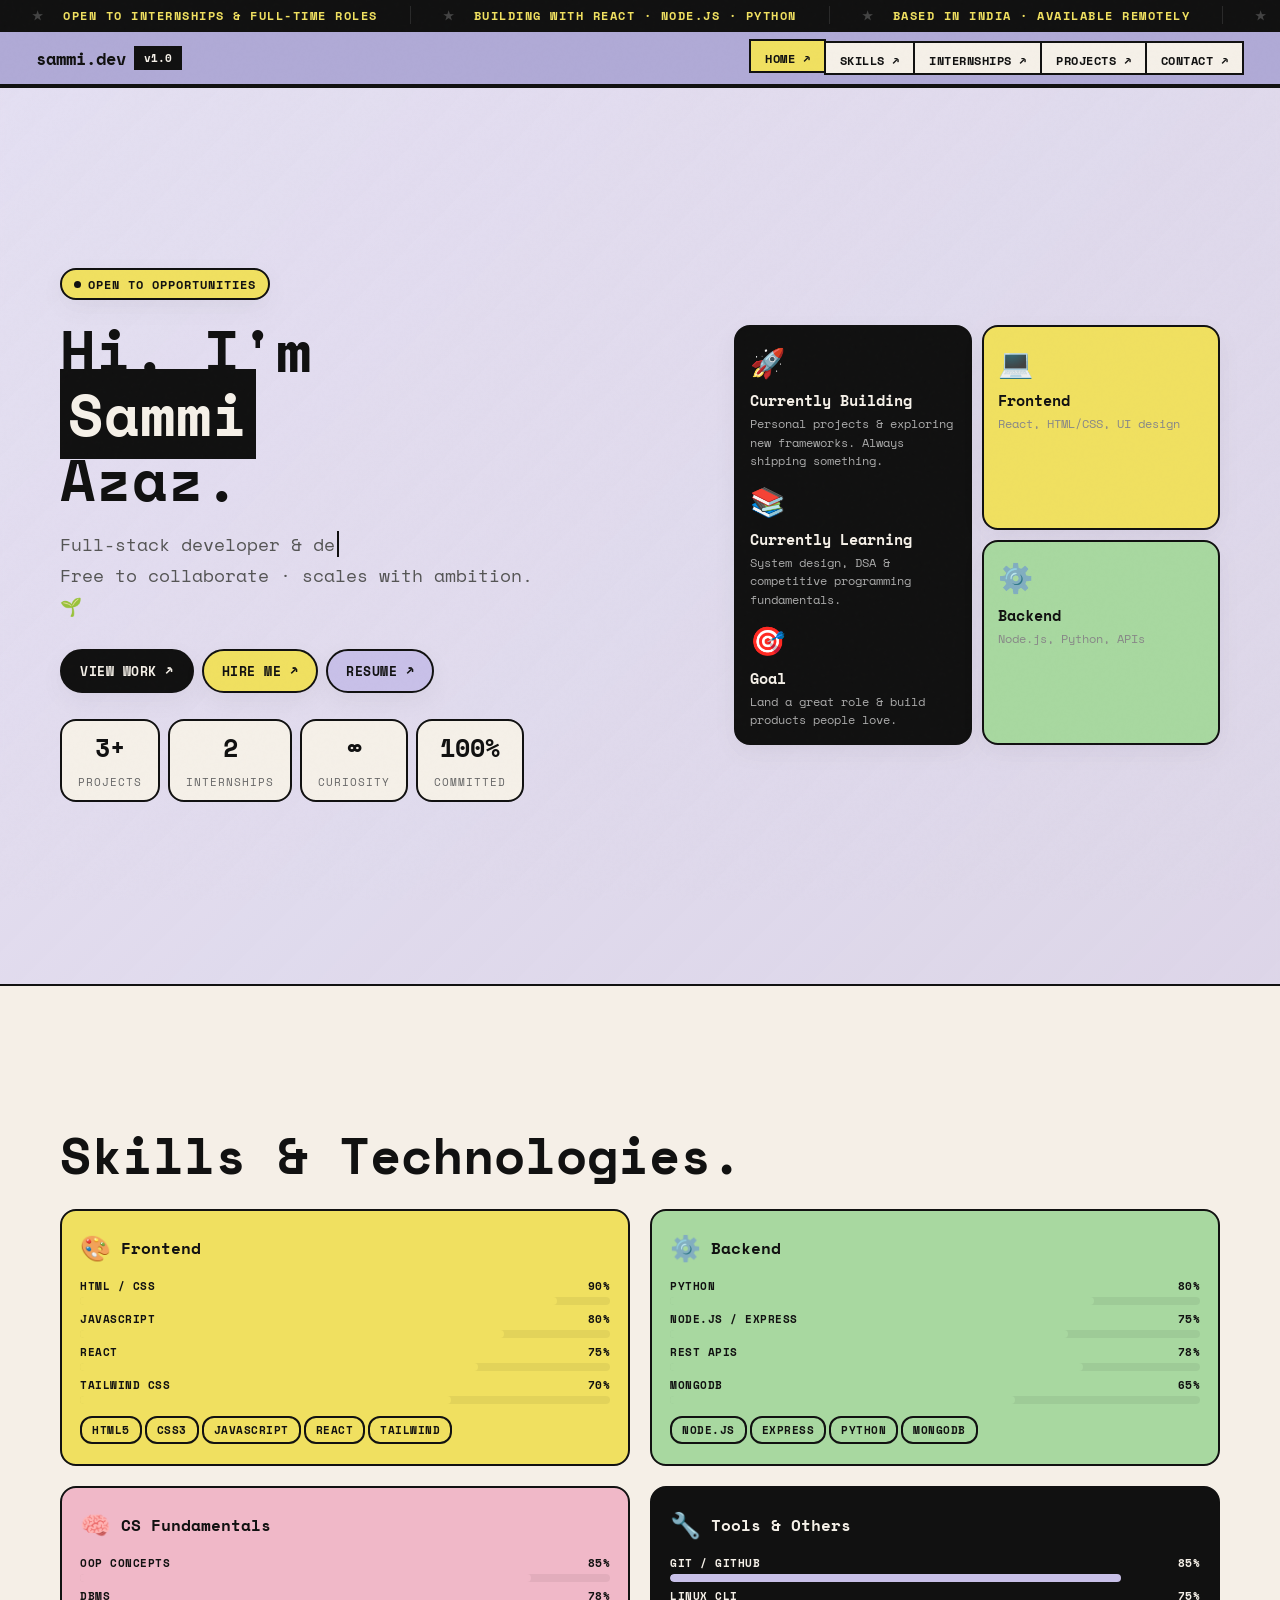
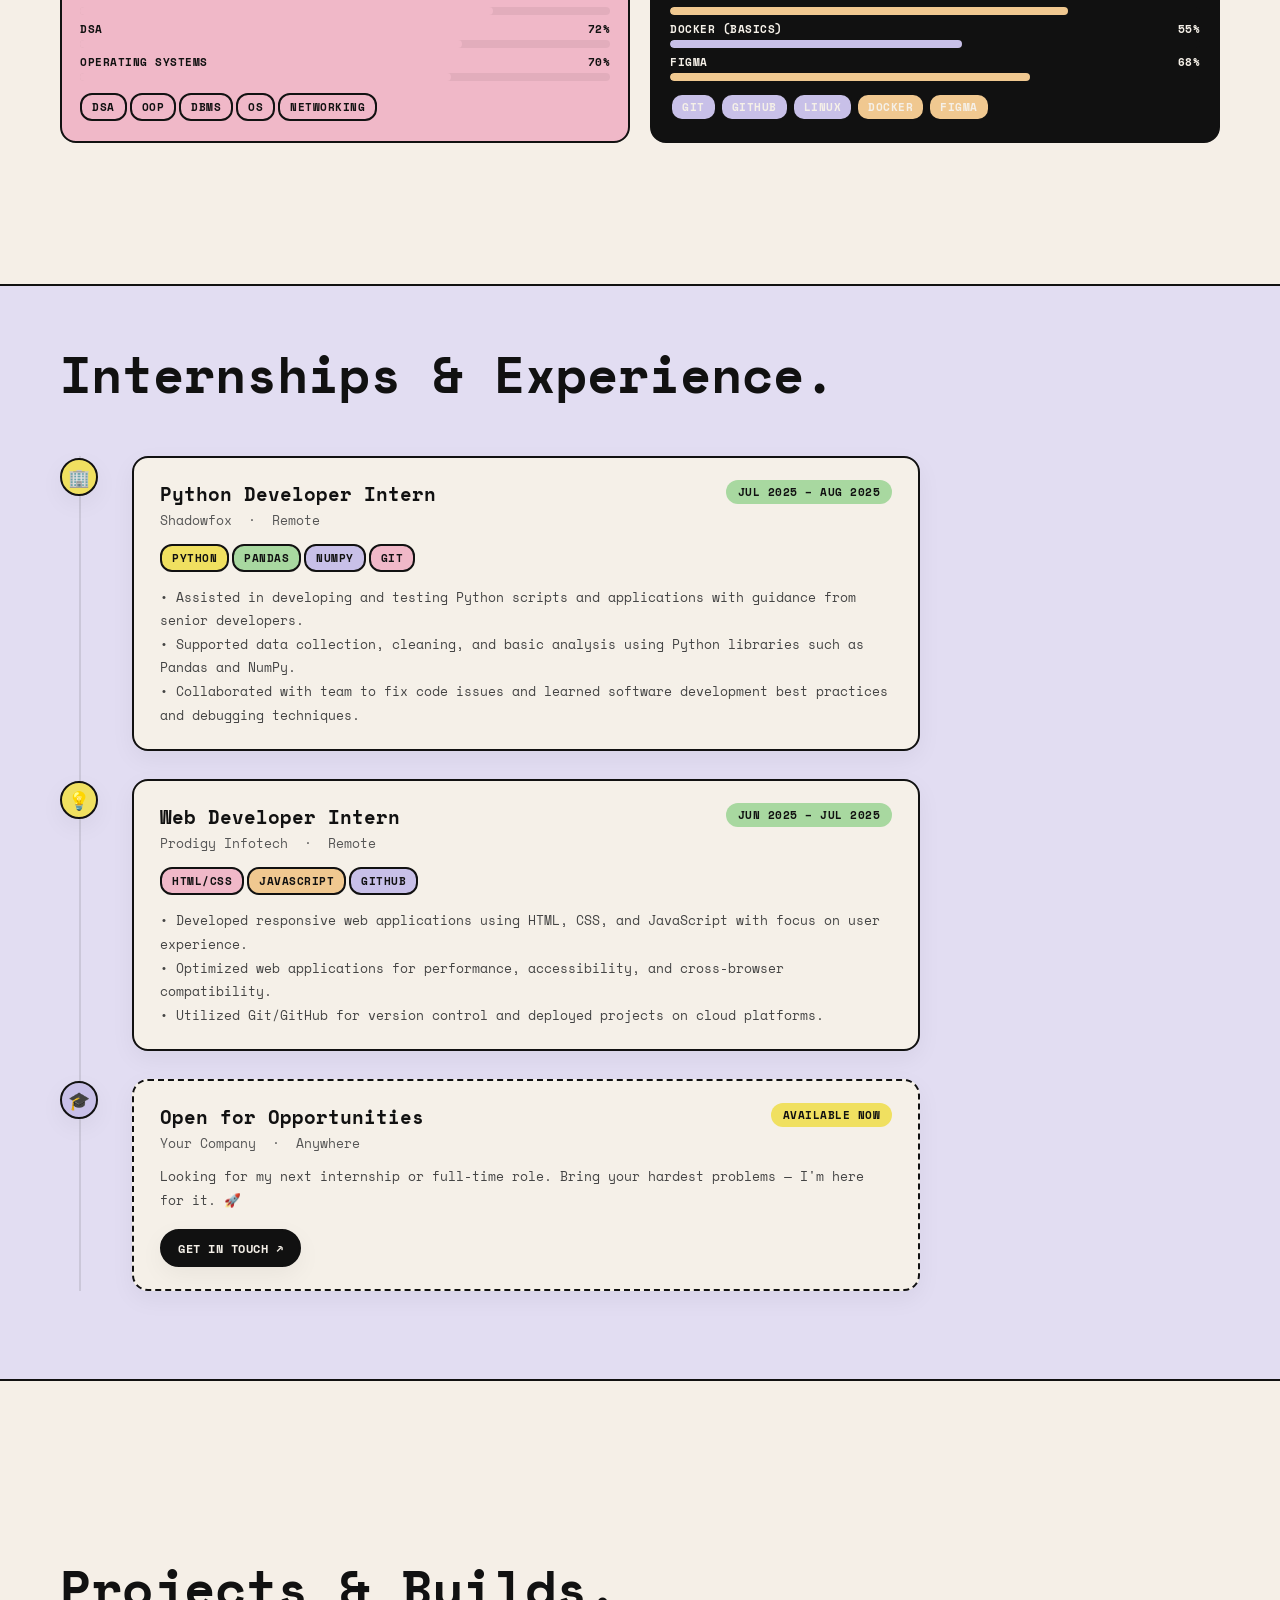
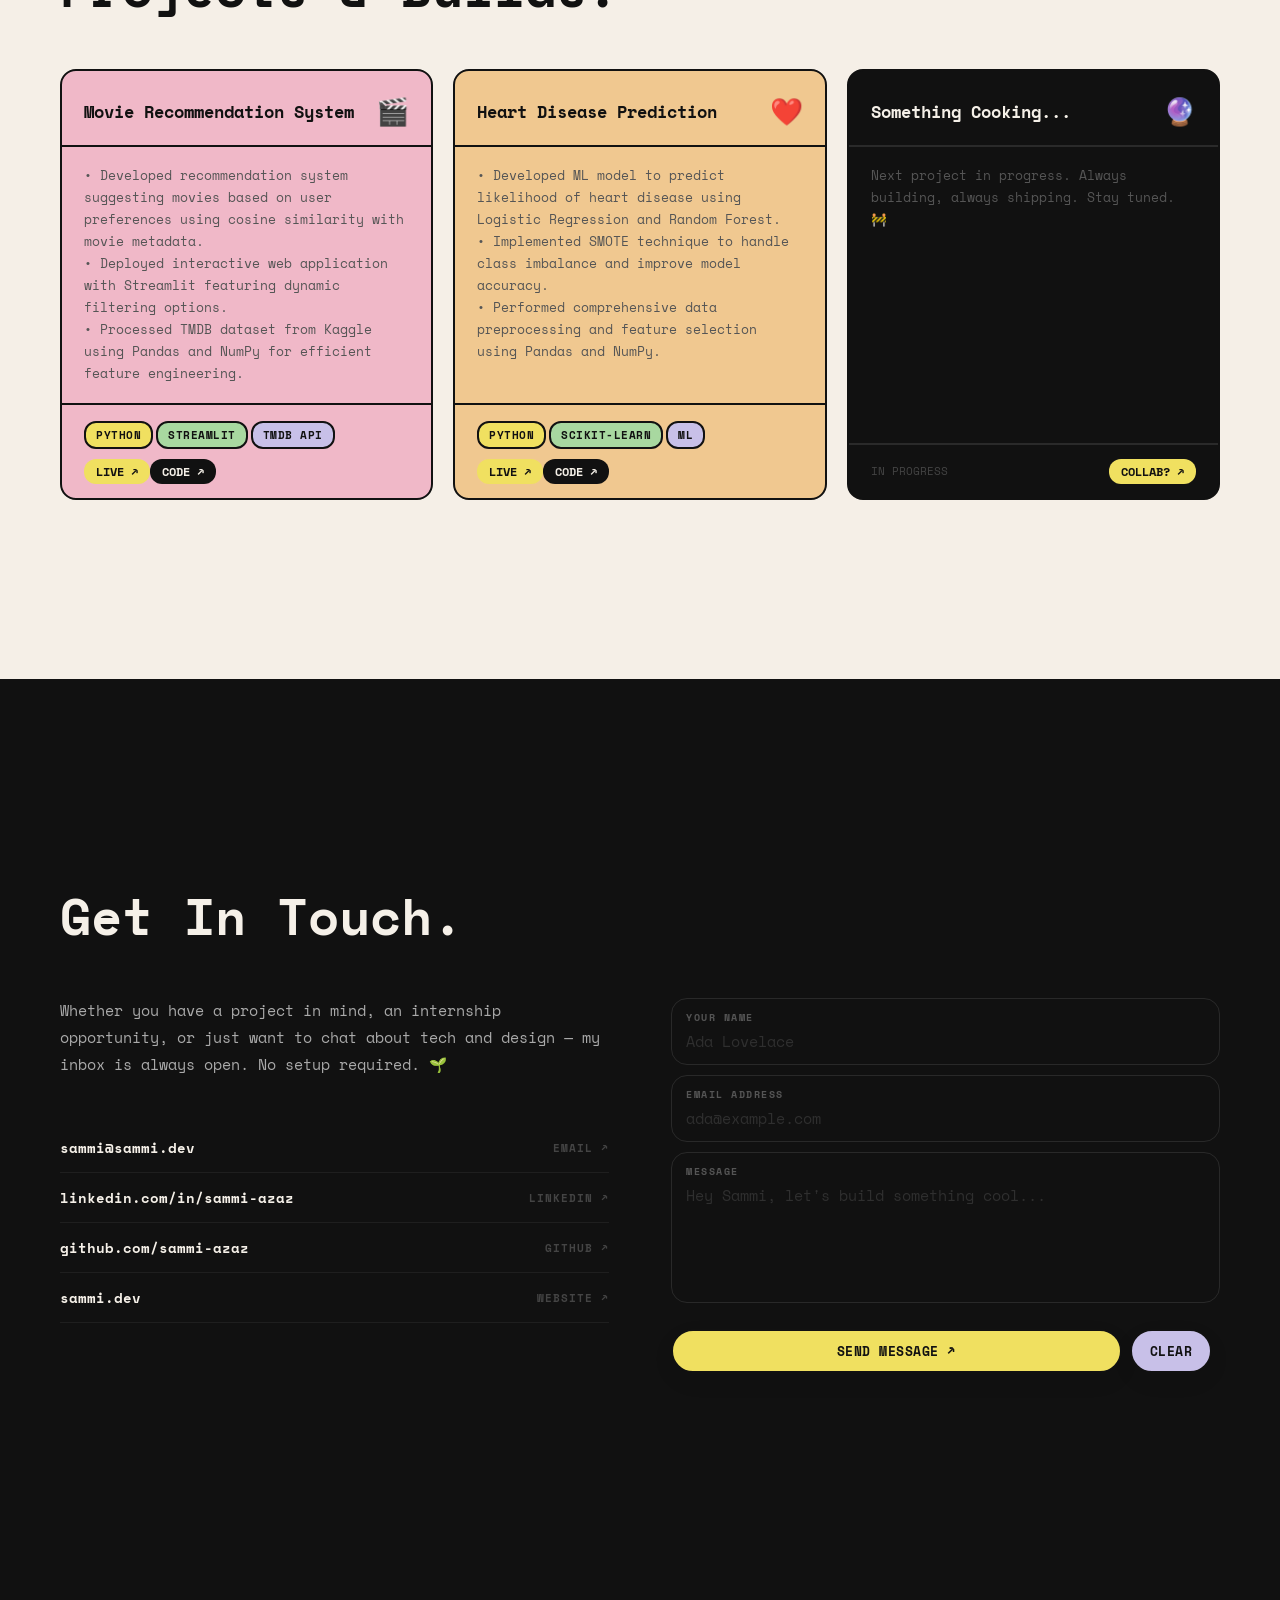
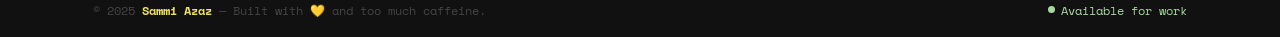
==== commit 34ad442e: "internship added" ====
--- a/new.html
+++ b/new.html
@@ -18,8 +18,7 @@
       --pink: #f0b8c8;
       --orange: #f0c890;
       --black: #111111;
-      --border: 1px solid rgba(0, 0, 0, 0.08);
-      /* thin border */
+      --border: 2px solid var(--black);
       --sh: 0 8px 24px rgba(0, 0, 0, 0.05);
       /* soft shadow */
       --sh-lg: 0 16px 40px rgba(0, 0, 0, 0.12);
@@ -38,7 +37,6 @@
     html {
       scroll-behavior: smooth;
       font-size: 111%;
-      scroll-snap-type: y mandatory;
       scroll-padding-top: 54px;
     }
 
@@ -233,7 +231,6 @@
       position: relative;
       z-index: 1;
       min-height: 100vh;
-      scroll-snap-align: start;
       display: flex;
       flex-direction: column;
       justify-content: center;
@@ -816,7 +813,6 @@
     .proj-title {
       font-size: .97rem;
       font-weight: 700;
-      margin-bottom: 8px
     }
 
     .proj-desc {
@@ -1369,16 +1365,17 @@
           <div class="intern-card">
             <div class="intern-head">
               <div>
-                <div class="intern-role">Frontend Developer Intern</div>
-                <div class="intern-co">TechStartup Pvt. Ltd. &nbsp;·&nbsp; Remote</div>
-              </div>
-              <div class="intern-date">Jun 2024 – Aug 2024</div>
-            </div>
-            <div><span class="tag y">React</span><span class="tag g">Node.js</span><span class="tag l">Figma</span><span
-                class="tag p">REST API</span></div>
-            <p class="intern-desc">Built and maintained responsive UI components for the company's SaaS dashboard.
-              Collaborated with designers to implement pixel-perfect layouts. Improved page load performance by 35%
-              through code splitting and lazy loading strategies.</p>
+                <div class="intern-role">Python Developer Intern</div>
+                <div class="intern-co">Shadowfox &nbsp;·&nbsp; Remote</div>
+              </div>
+              <div class="intern-date">Jul 2025 – Aug 2025</div>
+            </div>
+            <div><span class="tag y">Python</span><span class="tag g">Pandas</span><span class="tag l">NumPy</span><span class="tag p">Git</span></div>
+            <p class="intern-desc">
+              • Assisted in developing and testing Python scripts and applications with guidance from senior developers.<br>
+              • Supported data collection, cleaning, and basic analysis using Python libraries such as Pandas and NumPy.<br>
+              • Collaborated with team to fix code issues and learned software development best practices and debugging techniques.
+            </p>
           </div>
         </div>
 
@@ -1387,16 +1384,17 @@
           <div class="intern-card">
             <div class="intern-head">
               <div>
-                <div class="intern-role">Web Development Intern</div>
-                <div class="intern-co">Digital Agency XYZ &nbsp;·&nbsp; Hybrid</div>
-              </div>
-              <div class="intern-date">Jan 2024 – Mar 2024</div>
-            </div>
-            <div><span class="tag p">HTML/CSS</span><span class="tag o">JavaScript</span><span
-                class="tag l">WordPress</span></div>
-            <p class="intern-desc">Developed client websites from wireframe to deployment. Managed 5+ client projects
-              simultaneously. Integrated third-party APIs and automated reporting workflows — saving 4 hours per week on
-              manual tasks.</p>
+                <div class="intern-role">Web Developer Intern</div>
+                <div class="intern-co">Prodigy Infotech &nbsp;·&nbsp; Remote</div>
+              </div>
+              <div class="intern-date">Jun 2025 – Jul 2025</div>
+            </div>
+            <div><span class="tag p">HTML/CSS</span><span class="tag o">JavaScript</span><span class="tag l">GitHub</span></div>
+            <p class="intern-desc">
+              • Developed responsive web applications using HTML, CSS, and JavaScript with focus on user experience.<br>
+              • Optimized web applications for performance, accessibility, and cross-browser compatibility.<br>
+              • Utilized Git/GitHub for version control and deployed projects on cloud platforms.
+            </p>
           </div>
         </div>
 
@@ -1427,10 +1425,11 @@
       <h2 class="section-title">Projects & Builds.</h2>
       <div class="proj-grid">
 
-        <div class="proj-card fi" style="background:var(--yellow)">
-          <div class="proj-top"><span class="proj-num">01</span><span class="proj-emoji">🌐</span></div>
+        <!-- <div class="proj-card fi" style="background:var(--yellow)">
+          <div class="proj-top">
+            <div class="proj-title">Personal Portfolio</div><span class="proj-emoji">🌐</span>
+          </div>
           <div class="proj-body">
-            <div class="proj-title">Personal Portfolio</div>
             <p class="proj-desc">This very site — built with pure HTML, CSS &amp; JS. Brutalist design inspired by
               Pollinations.ai. Fully responsive, hand-coded from scratch.</p>
           </div>
@@ -1439,26 +1438,30 @@
             <div style="display:flex"><a href="#" class="proj-link">LIVE ↗</a><a href="#" class="proj-link gh">CODE
                 ↗</a></div>
           </div>
-        </div>
-
-        <div class="proj-card fi">
-          <div class="proj-top"><span class="proj-num">02</span><span class="proj-emoji">🤖</span></div>
+        </div> -->
+
+        <div class="proj-card fi" style="background:var(--pink)">
+          <div class="proj-top">
+            <div class="proj-title">Movie Recommendation System</div><span class="proj-emoji">🎬</span>
+          </div>
           <div class="proj-body">
-            <div class="proj-title">AI Chat Interface</div>
-            <p class="proj-desc">A sleek chat UI integrating multiple AI models via API. Real-time streaming responses,
-              conversation history, and model switching in one interface.</p>
+            <p class="proj-desc">
+              • Developed recommendation system suggesting movies based on user preferences using cosine similarity with movie metadata.<br>
+              • Deployed interactive web application with Streamlit featuring dynamic filtering options.<br>
+              • Processed TMDB dataset from Kaggle using Pandas and NumPy for efficient feature engineering.
+            </p>
           </div>
           <div class="proj-foot">
-            <div><span class="tag l">React</span><span class="tag g">Node.js</span><span class="tag p">API</span></div>
-            <div style="display:flex"><a href="#" class="proj-link">LIVE ↗</a><a href="#" class="proj-link gh">CODE
-                ↗</a></div>
-          </div>
-        </div>
-
-        <div class="proj-card fi" style="background:var(--green)">
-          <div class="proj-top"><span class="proj-num">03</span><span class="proj-emoji">📊</span></div>
+            <div><span class="tag y">Python</span><span class="tag g">Streamlit</span><span class="tag l">TMDB API</span></div>
+            <div style="display:flex"><a href="#" class="proj-link">LIVE ↗</a><a href="#" class="proj-link gh">CODE ↗</a></div>
+          </div>
+        </div>
+
+        <!-- <div class="proj-card fi" style="background:var(--green)">
+          <div class="proj-top">
+            <div class="proj-title">Expense Tracker</div><span class="proj-emoji">📊</span>
+          </div>
           <div class="proj-body">
-            <div class="proj-title">Expense Tracker</div>
             <p class="proj-desc">Full-stack expense tracking app with visual analytics, budget alerts, and CSV export.
               Monthly breakdowns &amp; smart category tagging.</p>
           </div>
@@ -1467,27 +1470,30 @@
             <div style="display:flex"><a href="#" class="proj-link">LIVE ↗</a><a href="#" class="proj-link gh">CODE
                 ↗</a></div>
           </div>
-        </div>
-
-        <div class="proj-card fi">
-          <div class="proj-top"><span class="proj-num">04</span><span class="proj-emoji">🎮</span></div>
+        </div> -->
+
+        <div class="proj-card fi" style="background:var(--orange)">
+          <div class="proj-top">
+            <div class="proj-title">Heart Disease Prediction</div><span class="proj-emoji">❤️</span>
+          </div>
           <div class="proj-body">
-            <div class="proj-title">Quiz &amp; Aptitude Engine</div>
-            <p class="proj-desc">Interactive quiz platform for competitive exam prep. Timed sessions, score analytics,
-              difficulty levels, and auto-generated question banks.</p>
+            <p class="proj-desc">
+              • Developed ML model to predict likelihood of heart disease using Logistic Regression and Random Forest.<br>
+              • Implemented SMOTE technique to handle class imbalance and improve model accuracy.<br>
+              • Performed comprehensive data preprocessing and feature selection using Pandas and NumPy.
+            </p>
           </div>
           <div class="proj-foot">
-            <div><span class="tag y">Python</span><span class="tag o">Flask</span><span class="tag l">SQLite</span>
-            </div>
-            <div style="display:flex"><a href="#" class="proj-link">LIVE ↗</a><a href="#" class="proj-link gh">CODE
-                ↗</a></div>
-          </div>
-        </div>
-
-        <div class="proj-card fi" style="background:var(--lav)">
-          <div class="proj-top"><span class="proj-num">05</span><span class="proj-emoji">✍️</span></div>
+            <div><span class="tag y">Python</span><span class="tag g">Scikit-learn</span><span class="tag l">ML</span></div>
+            <div style="display:flex"><a href="#" class="proj-link">LIVE ↗</a><a href="#" class="proj-link gh">CODE ↗</a></div>
+          </div>
+        </div>
+
+        <!-- <div class="proj-card fi" style="background:var(--lav)">
+          <div class="proj-top">
+            <div class="proj-title">Dev Blog</div><span class="proj-emoji">✍️</span>
+          </div>
           <div class="proj-body">
-            <div class="proj-title">Dev Blog</div>
             <p class="proj-desc">A markdown-powered blog where I write about web dev, design experiments, and things I
               learn on my journey as a developer.</p>
           </div>
@@ -1496,13 +1502,13 @@
             <div style="display:flex"><a href="#" class="proj-link">LIVE ↗</a><a href="#" class="proj-link gh">CODE
                 ↗</a></div>
           </div>
-        </div>
+        </div> -->
 
         <div class="proj-card fi" style="background:var(--black);color:var(--cream)">
-          <div class="proj-top" style="border-bottom-color:#2a2a2a"><span class="proj-num"
-              style="background:var(--cream);color:var(--black)">06</span><span class="proj-emoji">🔮</span></div>
+          <div class="proj-top" style="border-bottom-color:#2a2a2a">
+            <div class="proj-title" style="color:var(--cream)">Something Cooking...</div><span class="proj-emoji">🔮</span>
+          </div>
           <div class="proj-body">
-            <div class="proj-title" style="color:var(--cream)">Something Cooking...</div>
             <p class="proj-desc" style="color:#555">Next project in progress. Always building, always shipping. Stay
               tuned. 🚧</p>
           </div>
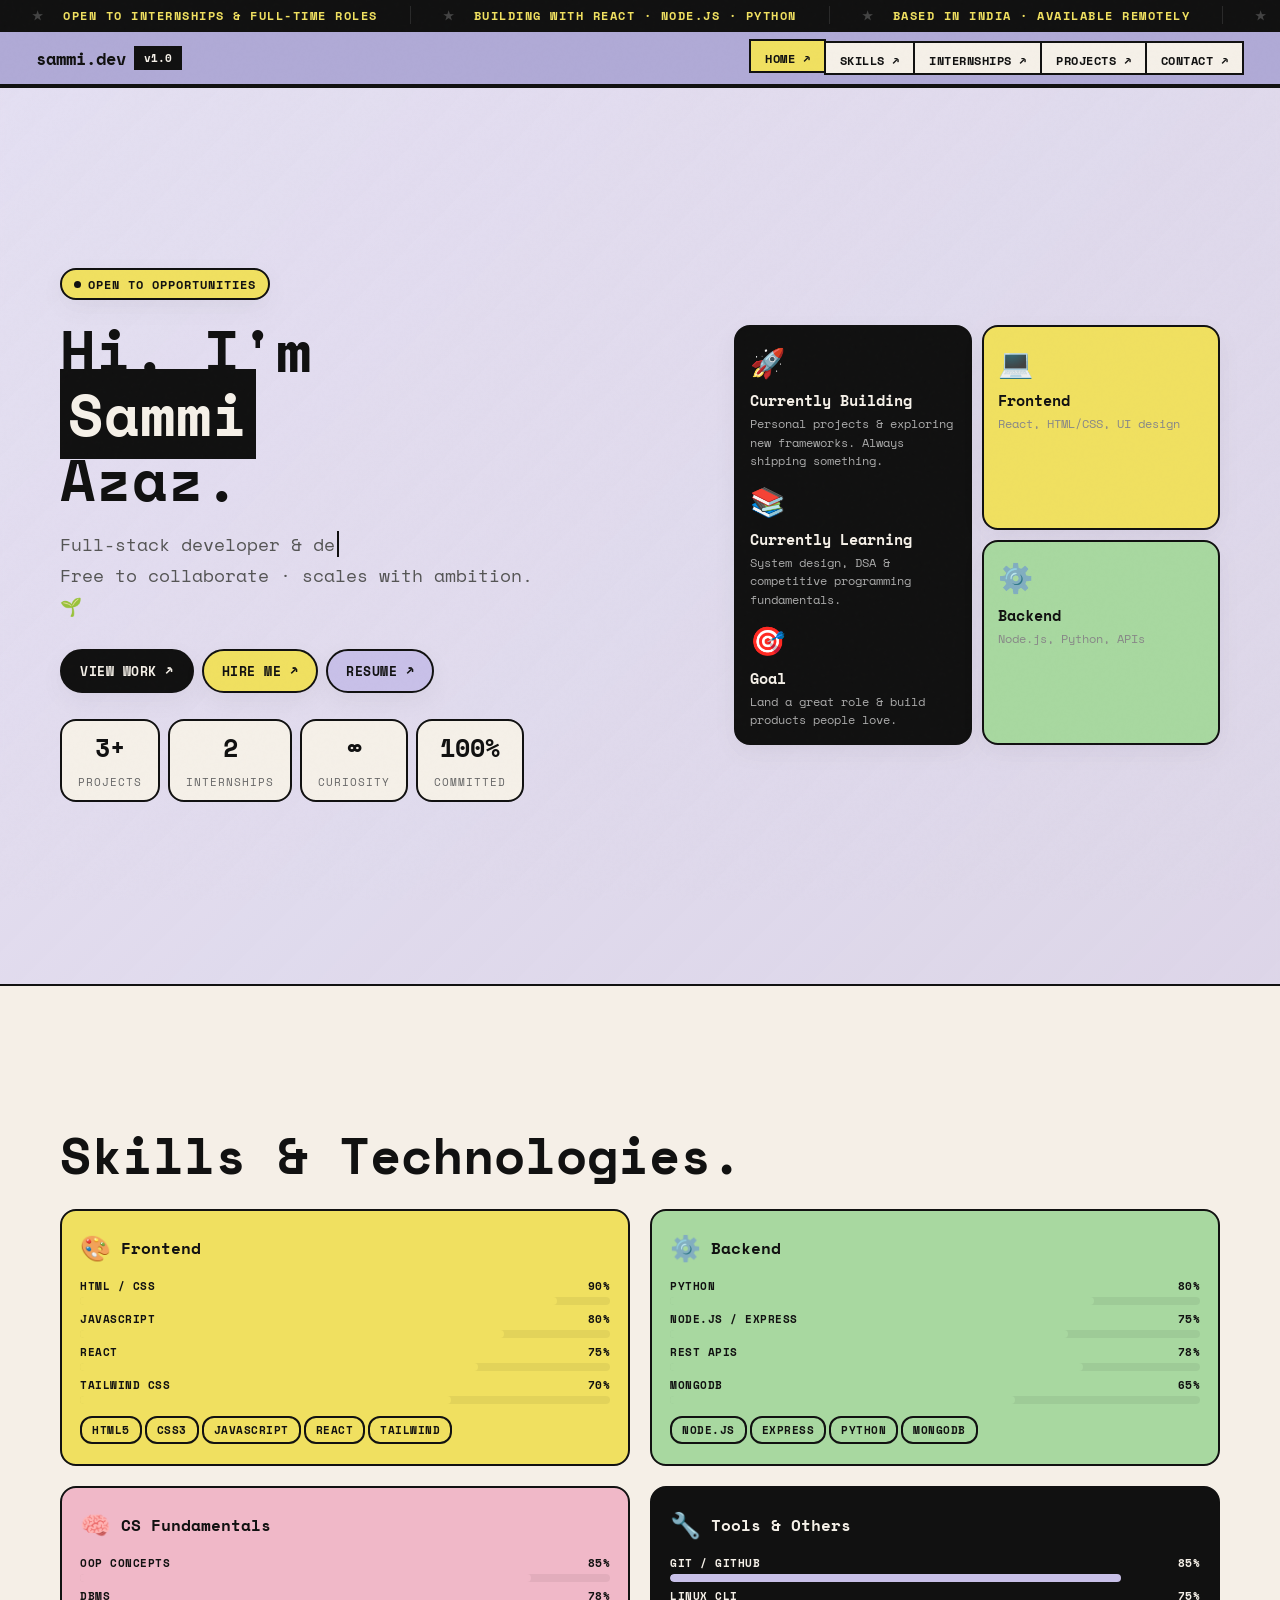
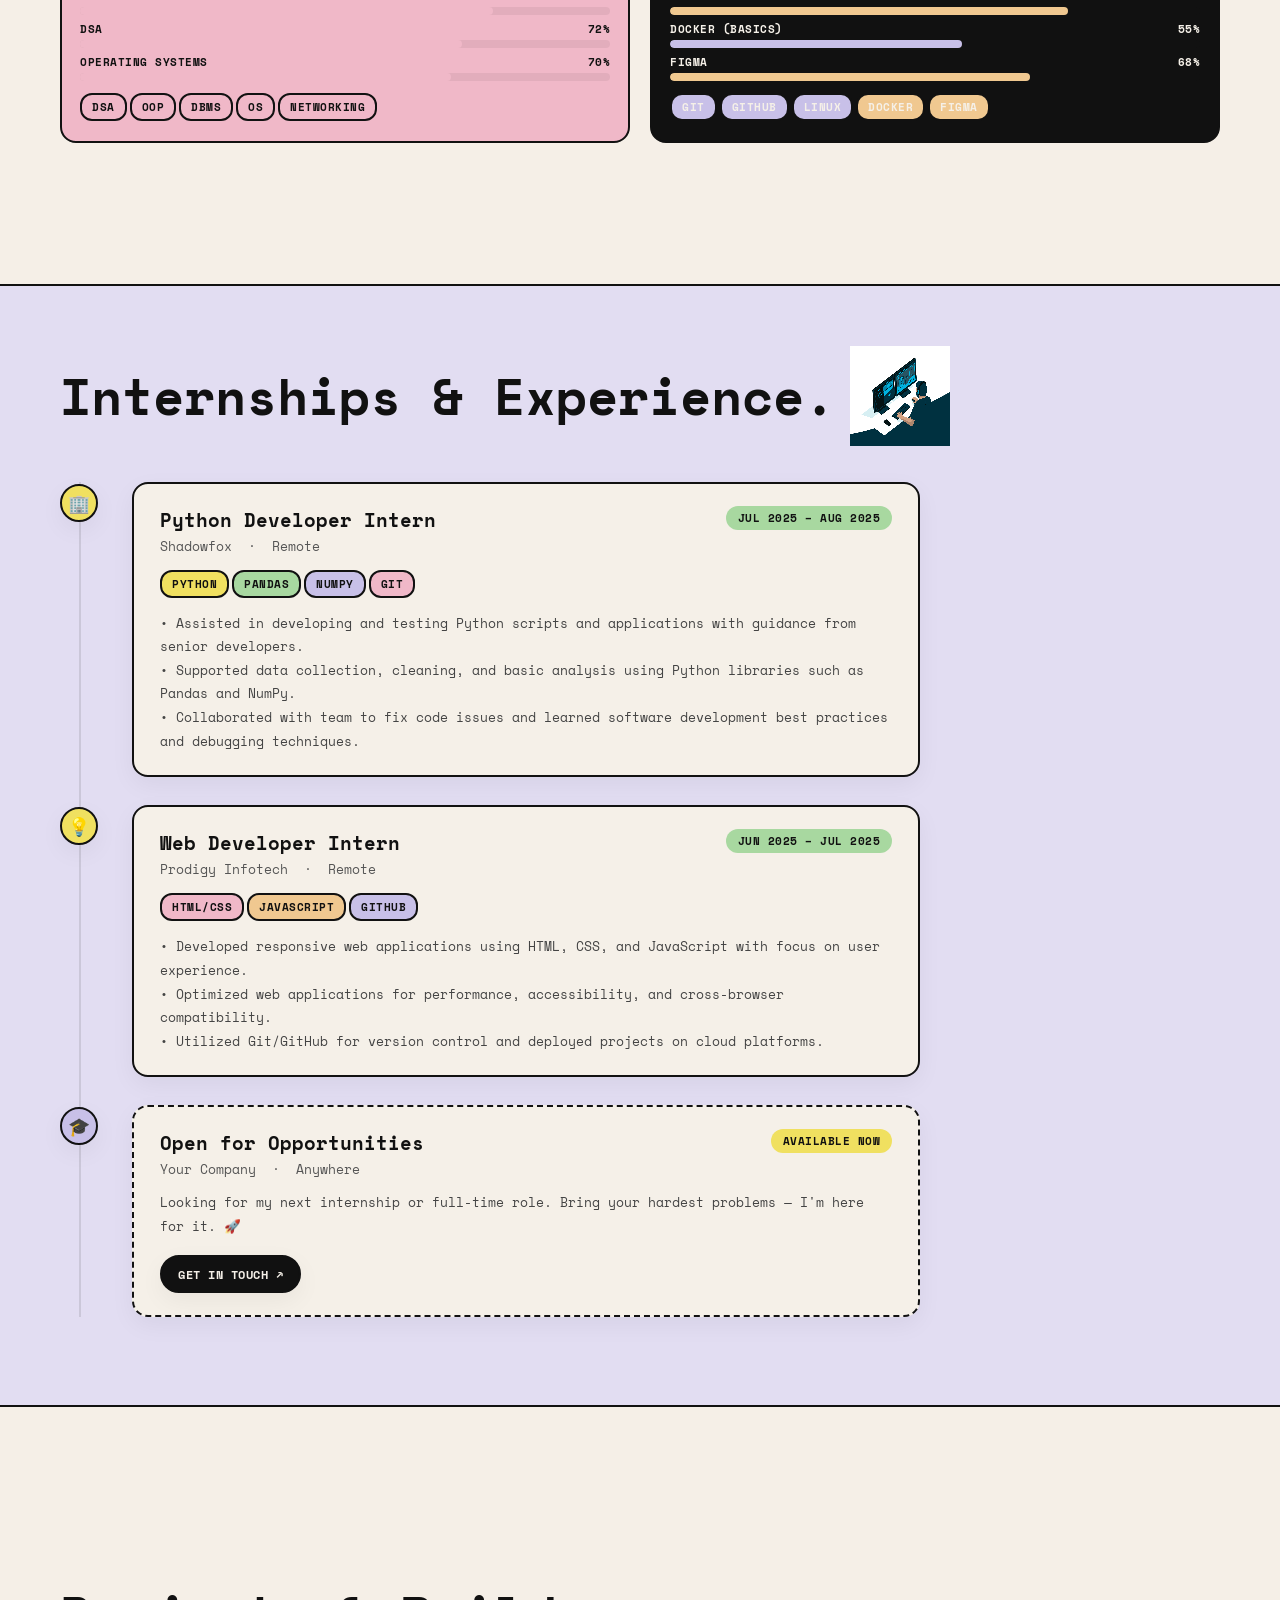
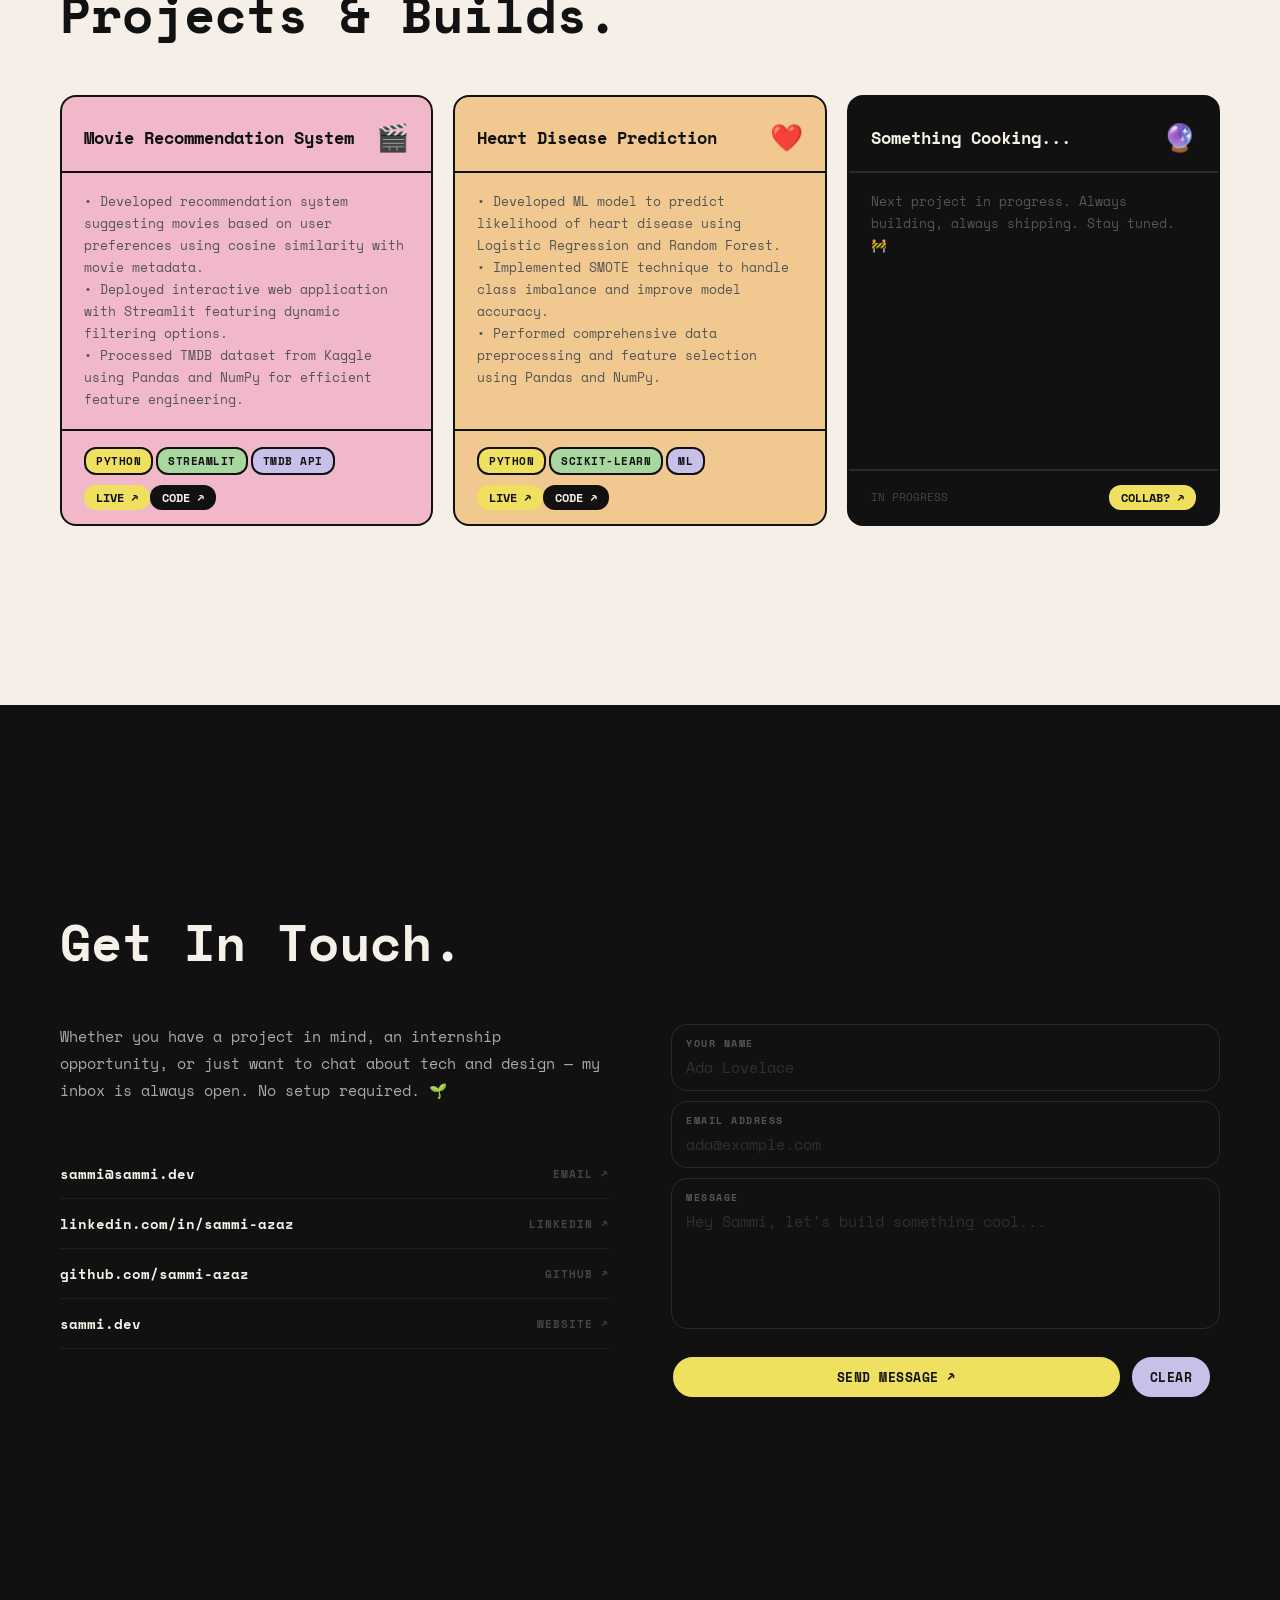
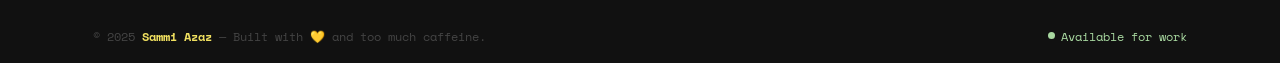
==== commit aba7470e: "done" ====
--- a/new.html
+++ b/new.html
@@ -594,6 +594,20 @@
       width: var(--w)
     }
 
+    /* MARIO GIF */
+    .mario-container {
+      display: inline-flex;
+      align-items: center;
+      gap: 15px;
+      margin-bottom: 2rem;
+    }
+
+    .mario-gif {
+      width: 100px;
+      height: 100px;
+      image-rendering: pixelated;
+    }
+
     .fill-y {
       background: var(--yellow)
     }
@@ -1357,7 +1371,10 @@
   <!-- ═══ INTERNSHIPS ═══ -->
   <section id="internships">
     <div class="section-inner">
-      <h2 class="section-title">Internships & Experience.</h2>
+      <div class="mario-container">
+        <h2 class="section-title" style="margin-bottom:0">Internships & Experience.</h2>
+        <img src="./assets/df0f92_5e879a1f2cf44635b6ba638183b86fdd~mv2.gif" alt="Super Mario Running" class="mario-gif">
+      </div>
       <div class="timeline">
 
         <div class="tl-item fi">
@@ -1370,11 +1387,15 @@
               </div>
               <div class="intern-date">Jul 2025 – Aug 2025</div>
             </div>
-            <div><span class="tag y">Python</span><span class="tag g">Pandas</span><span class="tag l">NumPy</span><span class="tag p">Git</span></div>
+            <div><span class="tag y">Python</span><span class="tag g">Pandas</span><span class="tag l">NumPy</span><span
+                class="tag p">Git</span></div>
             <p class="intern-desc">
-              • Assisted in developing and testing Python scripts and applications with guidance from senior developers.<br>
-              • Supported data collection, cleaning, and basic analysis using Python libraries such as Pandas and NumPy.<br>
-              • Collaborated with team to fix code issues and learned software development best practices and debugging techniques.
+              • Assisted in developing and testing Python scripts and applications with guidance from senior
+              developers.<br>
+              • Supported data collection, cleaning, and basic analysis using Python libraries such as Pandas and
+              NumPy.<br>
+              • Collaborated with team to fix code issues and learned software development best practices and debugging
+              techniques.
             </p>
           </div>
         </div>
@@ -1389,7 +1410,8 @@
               </div>
               <div class="intern-date">Jun 2025 – Jul 2025</div>
             </div>
-            <div><span class="tag p">HTML/CSS</span><span class="tag o">JavaScript</span><span class="tag l">GitHub</span></div>
+            <div><span class="tag p">HTML/CSS</span><span class="tag o">JavaScript</span><span
+                class="tag l">GitHub</span></div>
             <p class="intern-desc">
               • Developed responsive web applications using HTML, CSS, and JavaScript with focus on user experience.<br>
               • Optimized web applications for performance, accessibility, and cross-browser compatibility.<br>
@@ -1446,14 +1468,17 @@
           </div>
           <div class="proj-body">
             <p class="proj-desc">
-              • Developed recommendation system suggesting movies based on user preferences using cosine similarity with movie metadata.<br>
+              • Developed recommendation system suggesting movies based on user preferences using cosine similarity with
+              movie metadata.<br>
               • Deployed interactive web application with Streamlit featuring dynamic filtering options.<br>
               • Processed TMDB dataset from Kaggle using Pandas and NumPy for efficient feature engineering.
             </p>
           </div>
           <div class="proj-foot">
-            <div><span class="tag y">Python</span><span class="tag g">Streamlit</span><span class="tag l">TMDB API</span></div>
-            <div style="display:flex"><a href="#" class="proj-link">LIVE ↗</a><a href="#" class="proj-link gh">CODE ↗</a></div>
+            <div><span class="tag y">Python</span><span class="tag g">Streamlit</span><span class="tag l">TMDB
+                API</span></div>
+            <div style="display:flex"><a href="#" class="proj-link">LIVE ↗</a><a href="#" class="proj-link gh">CODE
+                ↗</a></div>
           </div>
         </div>
 
@@ -1478,14 +1503,17 @@
           </div>
           <div class="proj-body">
             <p class="proj-desc">
-              • Developed ML model to predict likelihood of heart disease using Logistic Regression and Random Forest.<br>
+              • Developed ML model to predict likelihood of heart disease using Logistic Regression and Random
+              Forest.<br>
               • Implemented SMOTE technique to handle class imbalance and improve model accuracy.<br>
               • Performed comprehensive data preprocessing and feature selection using Pandas and NumPy.
             </p>
           </div>
           <div class="proj-foot">
-            <div><span class="tag y">Python</span><span class="tag g">Scikit-learn</span><span class="tag l">ML</span></div>
-            <div style="display:flex"><a href="#" class="proj-link">LIVE ↗</a><a href="#" class="proj-link gh">CODE ↗</a></div>
+            <div><span class="tag y">Python</span><span class="tag g">Scikit-learn</span><span class="tag l">ML</span>
+            </div>
+            <div style="display:flex"><a href="#" class="proj-link">LIVE ↗</a><a href="#" class="proj-link gh">CODE
+                ↗</a></div>
           </div>
         </div>
 
@@ -1506,7 +1534,8 @@
 
         <div class="proj-card fi" style="background:var(--black);color:var(--cream)">
           <div class="proj-top" style="border-bottom-color:#2a2a2a">
-            <div class="proj-title" style="color:var(--cream)">Something Cooking...</div><span class="proj-emoji">🔮</span>
+            <div class="proj-title" style="color:var(--cream)">Something Cooking...</div><span
+              class="proj-emoji">🔮</span>
           </div>
           <div class="proj-body">
             <p class="proj-desc" style="color:#555">Next project in progress. Always building, always shipping. Stay
